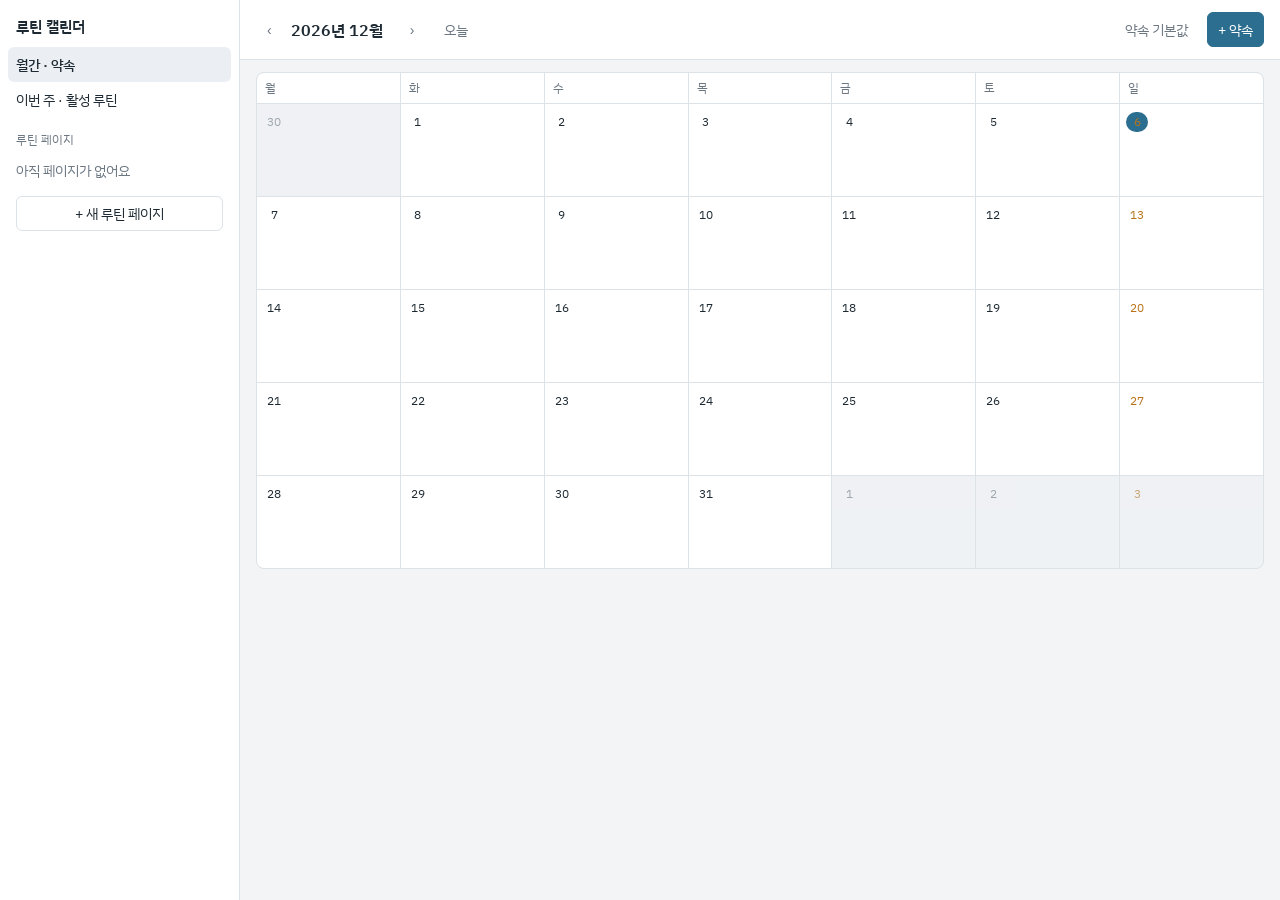
==== index.html @ 95e6895b "prototype from claude" ====
<!DOCTYPE html>
<html lang="ko">
<head>
<meta charset="utf-8">
<meta name="viewport" content="width=device-width, initial-scale=1, viewport-fit=cover">
<title>루틴 캘린더</title>
<link rel="preconnect" href="https://fonts.googleapis.com">
<link href="https://fonts.googleapis.com/css2?family=IBM+Plex+Sans+KR:wght@400;500;600&display=swap" rel="stylesheet">
<style>
:root{
  --bg:#F2F4F6; --panel:#FFFFFF; --ink:#1E2A33; --muted:#6C7782; --line:#DDE2E7; --hover:#EBEFF3;
  --accent:#2B6E8F; --accent-ink:#FFFFFF; --warn:#B8741A; --warn-bg:#FBF1E0; --today:#E4EEF4;
  --p0:#2B6E8F; --p1:#5F7F3A; --p2:#8C4F9E; --p3:#B0562F; --p4:#3D7C74; --p5:#7A6A2F;
  box-sizing:border-box; padding-top:env(safe-area-inset-top,0px); padding-bottom:env(safe-area-inset-bottom,0px);
}
@media (prefers-color-scheme: dark){ :root:not([data-theme="light"]){
  --bg:#171B1F; --panel:#20262C; --ink:#E6EAEE; --muted:#93A0AC; --line:#323A42; --hover:#2A323A;
  --accent:#5FA3C4; --accent-ink:#0F1A20; --warn:#E0A44A; --warn-bg:#3A2E18; --today:#243642;
  --p0:#5FA3C4; --p1:#9BBF6A; --p2:#C48AD6; --p3:#E08A63; --p4:#6FB8AE; --p5:#C4AE5C;
}}
:root[data-theme="dark"]{
  --bg:#171B1F; --panel:#20262C; --ink:#E6EAEE; --muted:#93A0AC; --line:#323A42; --hover:#2A323A;
  --accent:#5FA3C4; --accent-ink:#0F1A20; --warn:#E0A44A; --warn-bg:#3A2E18; --today:#243642;
  --p0:#5FA3C4; --p1:#9BBF6A; --p2:#C48AD6; --p3:#E08A63; --p4:#6FB8AE; --p5:#C4AE5C;
}
html{scroll-padding-top:env(safe-area-inset-top,0px);height:100%}
*{box-sizing:border-box}
body{margin:0;height:100%;background:var(--bg);color:var(--ink);font:14px/1.5 "IBM Plex Sans KR",-apple-system,"Apple SD Gothic Neo","Malgun Gothic",sans-serif}
button,input,select{font:inherit;color:inherit}
button{cursor:pointer;border:1px solid var(--line);background:var(--panel);border-radius:6px;padding:6px 10px}
button:hover{background:var(--hover)}
button.primary{background:var(--accent);color:var(--accent-ink);border-color:var(--accent)}
button.primary:hover{filter:brightness(1.08);background:var(--accent)}
button.quiet{border-color:transparent;background:transparent;color:var(--muted)}
button.quiet:hover{background:var(--hover);color:var(--ink)}
input,select{border:1px solid var(--line);background:var(--panel);border-radius:6px;padding:6px 8px}
input:focus,select:focus,button:focus-visible{outline:2px solid var(--accent);outline-offset:1px}

.app{display:flex;height:100%;min-height:0}
.side{width:240px;flex:none;border-right:1px solid var(--line);background:var(--panel);display:flex;flex-direction:column;overflow:auto}
.side h1{font-size:15px;font-weight:600;margin:0;padding:16px 16px 8px}
.nav{list-style:none;margin:0;padding:0 8px}
.nav li{display:flex;align-items:center;gap:8px;padding:7px 8px;border-radius:6px;cursor:pointer}
.nav li:hover{background:var(--hover)}
.nav li.sel{background:var(--hover);font-weight:500}
.nav li .dot{width:10px;height:10px;border-radius:50%;flex:none;opacity:.35}
.nav li.on .dot{opacity:1}
.nav li .nm{flex:1;min-width:0;overflow:hidden;text-overflow:ellipsis;white-space:nowrap}
.nav li .sw{flex:none;width:30px;height:16px;border-radius:8px;background:var(--line);position:relative;transition:background .15s}
.nav li.on .sw{background:var(--accent)}
.nav li .sw::after{content:"";position:absolute;top:2px;left:2px;width:12px;height:12px;border-radius:50%;background:var(--panel);transition:left .15s}
.nav li.on .sw::after{left:16px}
.side .sec{padding:14px 16px 4px;color:var(--muted);font-size:12px}
.side .add{margin:8px 16px 16px}
.main{flex:1;min-width:0;display:flex;flex-direction:column;overflow:hidden}
.bar{display:flex;align-items:center;gap:8px;padding:12px 16px;border-bottom:1px solid var(--line);background:var(--panel)}
.bar h2{font-size:16px;font-weight:600;margin:0 8px 0 0}
.bar .sp{flex:1}
.body{flex:1;min-height:0;overflow:auto;padding:12px 16px 16px}

/* month */
.mgrid{display:grid;grid-template-columns:repeat(7,1fr);gap:1px;background:var(--line);border:1px solid var(--line);border-radius:8px;overflow:hidden;min-width:560px}
.mgrid .hd{background:var(--panel);padding:6px 8px;color:var(--muted);font-size:12px}
.mgrid .day{background:var(--panel);min-height:92px;padding:6px 6px 8px;cursor:pointer;position:relative}
.mgrid .day:hover{background:var(--hover)}
.mgrid .day.out{color:var(--muted);opacity:.55}
.mgrid .day.today .n{background:var(--accent);color:var(--accent-ink)}
.mgrid .day .n{display:inline-block;min-width:22px;text-align:center;border-radius:11px;font-size:12px;padding:1px 4px;margin-bottom:3px}
.mgrid .day.sun .n{color:var(--warn)}
.ev{font-size:12px;padding:1px 6px;border-radius:4px;background:var(--today);white-space:nowrap;overflow:hidden;text-overflow:ellipsis;margin-top:2px;cursor:pointer;display:flex;gap:4px;align-items:center}
.ev:hover{filter:brightness(.96)}
.ev .cf{width:6px;height:6px;border-radius:50%;background:var(--warn);flex:none}
.ev .t{color:var(--muted);flex:none}
.ev .ti{overflow:hidden;text-overflow:ellipsis}

/* week */
.wwrap{overflow:auto}
.wgrid{display:grid;grid-template-columns:48px repeat(7,1fr);min-width:720px;border:1px solid var(--line);border-radius:8px;overflow:hidden;background:var(--panel)}
.wgrid .whd{padding:6px 4px;text-align:center;color:var(--muted);font-size:12px;border-bottom:1px solid var(--line);border-left:1px solid var(--line)}
.wgrid .whd:first-child{border-left:0}
.wgrid .whd.today{color:var(--ink);font-weight:600}
.wgrid .tcol{position:relative;border-left:1px solid var(--line)}
.wgrid .tcol.first{border-left:0}
.hrline{position:absolute;left:0;right:0;border-top:1px solid var(--line);opacity:.6}
.hrlab{position:absolute;right:6px;transform:translateY(-8px);font-size:11px;color:var(--muted)}
.blk{position:absolute;left:3px;right:3px;border-radius:4px;padding:2px 5px;font-size:11px;line-height:1.25;overflow:hidden;color:#fff;opacity:.92}
.blk .l{font-weight:500;white-space:nowrap;overflow:hidden;text-overflow:ellipsis}
.blk.evb{background:transparent;color:var(--ink);border:1.5px solid var(--ink);opacity:1;left:auto;width:calc(100% - 6px);z-index:2;background:var(--panel)}
.blk.evb.cf{border-color:var(--warn);color:var(--warn)}
.legend{display:flex;flex-wrap:wrap;gap:12px;margin:0 0 10px;font-size:12px;color:var(--muted)}
.legend span{display:inline-flex;align-items:center;gap:6px}
.legend i{width:10px;height:10px;border-radius:3px;display:inline-block}

/* edit grid (drag to paint) */
.egwrap{overflow:auto;margin-bottom:14px}
.egrid{position:relative;display:grid;grid-template-columns:44px repeat(7,1fr);min-width:640px;border:1px solid var(--line);border-radius:8px;overflow:hidden;background:var(--panel);user-select:none;-webkit-user-select:none}
.egrid .whd{padding:6px 4px;text-align:center;color:var(--muted);font-size:12px;border-bottom:1px solid var(--line);border-left:1px solid var(--line)}
.egrid .whd:first-child{border-left:0}
.egrid .tcol{position:relative;border-left:1px solid var(--line);touch-action:none;cursor:crosshair}
.egrid .tcol.first{border-left:0;cursor:default}
.egrid .hrline.half{border-top-style:dashed;opacity:.3}
.egrid .blk{cursor:pointer}
.egrid .blk.other{opacity:.22;pointer-events:none;color:var(--ink)}
.egrid .blk.ghost{opacity:.55;pointer-events:none;border:1.5px dashed #fff}
.egrid .blk.editing{outline:2px solid var(--ink);outline-offset:1px;z-index:3}
.lbled{position:absolute;z-index:5;display:flex;gap:4px;align-items:center;background:var(--panel);border:1px solid var(--line);border-radius:6px;padding:4px;box-shadow:0 6px 18px rgba(0,0,0,.18);width:190px}
.lbled input{flex:1;min-width:0;padding:4px 6px}
.lbled button{padding:3px 6px;font-size:12px}
.pedit .sub{color:var(--muted);font-size:12px;margin:0 0 6px}

/* page editor */
.pedit{max-width:760px}
.pedit .row{display:flex;gap:8px;align-items:center;margin-bottom:6px;flex-wrap:wrap}
.pedit .row input[type=text]{flex:1;min-width:120px}
.pedit table{width:100%;border-collapse:collapse;margin-top:8px}
.pedit th{text-align:left;color:var(--muted);font-weight:500;font-size:12px;padding:4px 6px;border-bottom:1px solid var(--line)}
.pedit td{padding:4px 6px;border-bottom:1px solid var(--line)}
.pedit td input,.pedit td select{width:100%}
.pedit td.w1{width:88px}.pedit td.w2{width:110px}.pedit td.w3{width:44px}
.swatches{display:flex;gap:6px}
.swatches button{width:22px;height:22px;border-radius:50%;padding:0;border:2px solid transparent}
.swatches button.sel{border-color:var(--ink)}
.hint{color:var(--muted);font-size:12px;margin:6px 0 0}
.empty{color:var(--muted);padding:32px 0;text-align:center}
.danger{color:var(--warn)}

/* modal */
.ov{position:fixed;inset:0;background:rgba(0,0,0,.35);display:flex;align-items:center;justify-content:center;padding:16px;z-index:10}
.md{background:var(--panel);border:1px solid var(--line);border-radius:10px;width:100%;max-width:440px;padding:18px;box-shadow:0 12px 32px rgba(0,0,0,.2)}
.md h3{margin:0 0 12px;font-size:15px;font-weight:600}
.md .f{display:grid;grid-template-columns:1fr 1fr;gap:8px 10px;margin-bottom:8px}
.md .f label{display:flex;flex-direction:column;gap:3px;font-size:12px;color:var(--muted)}
.md .f label.full{grid-column:1/-1}
.md .f input{width:100%}
.md .acts{display:flex;gap:8px;justify-content:flex-end;margin-top:12px}
.md .acts .sp{flex:1}
.cfbox{background:var(--warn-bg);border:1px solid var(--warn);border-radius:6px;padding:8px 10px;font-size:12px;margin-top:6px}
.cfbox ul{margin:4px 0 0;padding-left:18px}
.toast{position:fixed;left:50%;bottom:calc(20px + env(safe-area-inset-bottom,0px));transform:translateX(-50%);background:var(--ink);color:var(--bg);padding:10px 14px;border-radius:8px;font-size:13px;max-width:min(520px,90vw);z-index:20;box-shadow:0 8px 24px rgba(0,0,0,.25)}
.toast ul{margin:4px 0 0;padding-left:18px}

@media (max-width:720px){
  .app{flex-direction:column}
  .side{width:auto;max-height:42vh;border-right:0;border-bottom:1px solid var(--line)}
  .mgrid{min-width:0}.mgrid .day{min-height:64px}
}
@media (prefers-reduced-motion:reduce){*{transition:none!important}}
</style>
</head>
<body>
<div class="app" id="app"></div>
<script>
(function(){
'use strict';
const KEY='routine-cal-v1';
const DAYS=['월','화','수','목','금','토','일'];
const PCOL=['var(--p0)','var(--p1)','var(--p2)','var(--p3)','var(--p4)','var(--p5)'];
const uid=()=>Math.random().toString(36).slice(2,9);
const pad=n=>String(n).padStart(2,'0');
const toMin=t=>{const [h,m]=t.split(':').map(Number);return h*60+m};
const fromMin=m=>pad(Math.floor(m/60))+':'+pad(m%60);
const ymd=d=>d.getFullYear()+'-'+pad(d.getMonth()+1)+'-'+pad(d.getDate());
const parse=s=>{const [y,m,d]=s.split('-').map(Number);return new Date(y,m-1,d)};
const wd=d=>(d.getDay()+6)%7; // 0=Mon
const overlap=(a1,a2,b1,b2)=>a1<b2&&b1<a2;
const esc=s=>String(s).replace(/[&<>"]/g,c=>({'&':'&amp;','<':'&lt;','>':'&gt;','"':'&quot;'}[c]));

let S=load();
function load(){
  try{const raw=localStorage.getItem(KEY);if(raw){const s=JSON.parse(raw);if(s&&s.pages&&s.events)return s;}}catch(e){}
  return {pages:[],events:[],settings:{defaultStart:'10:00',defaultDur:60}};
}
function save(){try{localStorage.setItem(KEY,JSON.stringify(S))}catch(e){}}

const today=ymd(new Date());
let view={type:'month',ym:today.slice(0,7),pageId:null,weekStart:mondayOf(new Date())};
function mondayOf(d){const x=new Date(d);x.setDate(x.getDate()-wd(x));x.setHours(0,0,0,0);return x}

/* ---------- conflict logic ---------- */
function activeItems(exceptPageId){
  const out=[];
  for(const p of S.pages){ if(!p.active||p.id===exceptPageId)continue; for(const it of p.items){ if(it.start&&it.end)out.push({...it,page:p}); } }
  return out;
}
function eventConflicts(ev){
  const res=[];const items=activeItems();
  let d=parse(ev.startDate),end=parse(ev.endDate);
  if(end<d)end=d;
  const s=toMin(ev.startTime),e=toMin(ev.endTime);
  for(;d<=end;d.setDate(d.getDate()+1)){
    const w=wd(d);
    for(const it of items){
      if(it.day!==w)continue;
      if(overlap(s,e,toMin(it.start),toMin(it.end))) res.push({date:ymd(d),item:it});
    }
  }
  return res;
}
function pageConflicts(page){
  const res=[];const others=activeItems(page.id);
  for(const a of page.items){ if(!a.start||!a.end)continue;
    for(const b of others){ if(a.day!==b.day)continue;
      if(overlap(toMin(a.start),toMin(a.end),toMin(b.start),toMin(b.end))) res.push({a,b});
    }
  }
  return res;
}

/* ---------- render ---------- */
const app=document.getElementById('app');
function render(){
  app.innerHTML='';
  app.appendChild(renderSide());
  app.appendChild(renderMain());
}
function h(tag,attrs,children){
  const el=document.createElement(tag);
  if(attrs)for(const k in attrs){ if(k==='class')el.className=attrs[k]; else if(k==='style')el.style.cssText=attrs[k]; else if(k.startsWith('on'))el.addEventListener(k.slice(2),attrs[k]); else if(k==='html')el.innerHTML=attrs[k]; else el.setAttribute(k,attrs[k]); }
  (children||[]).forEach(c=>{ if(c==null)return; el.appendChild(typeof c==='string'?document.createTextNode(c):c) });
  return el;
}

function renderSide(){
  const side=h('div',{class:'side'});
  side.appendChild(h('h1',null,['루틴 캘린더']));
  const nav=h('ul',{class:'nav'});
  nav.appendChild(h('li',{class:view.type==='month'?'sel':'',onclick:()=>{view.type='month';render()}},[h('span',{class:'nm'},['월간 · 약속'])]));
  nav.appendChild(h('li',{class:view.type==='week'?'sel':'',onclick:()=>{view.type='week';view.weekStart=mondayOf(new Date());render()}},[h('span',{class:'nm'},['이번 주 · 활성 루틴'])]));
  side.appendChild(nav);
  side.appendChild(h('div',{class:'sec'},['루틴 페이지']));
  const pl=h('ul',{class:'nav'});
  if(!S.pages.length) pl.appendChild(h('li',{style:'color:var(--muted);cursor:default'},['아직 페이지가 없어요']));
  S.pages.forEach((p,i)=>{
    const li=h('li',{class:(p.active?'on ':'')+(view.type==='page'&&view.pageId===p.id?'sel':''),onclick:()=>{view.type='page';view.pageId=p.id;render()}},[
      h('span',{class:'dot',style:'background:'+PCOL[p.color%PCOL.length]}),
      h('span',{class:'nm'},[p.name||'(이름 없음)']),
      h('span',{class:'sw',title:p.active?'활성 — 클릭하면 끔':'비활성 — 클릭하면 켬',onclick:(e)=>{e.stopPropagation();togglePage(p)}})
    ]);
    pl.appendChild(li);
  });
  side.appendChild(pl);
  side.appendChild(h('button',{class:'add',onclick:addPage},['+ 새 루틴 페이지']));
  return side;
}
function togglePage(p){
  if(!p.active){
    const cf=pageConflicts(p);
    p.active=true;save();
    if(cf.length){
      const seen=new Set();const lines=[];
      for(const {a,b} of cf){const k=a.id+b.id;if(seen.has(k))continue;seen.add(k);
        lines.push(`${DAYS[a.day]} ${a.start}–${a.end} ${a.label||''} ↔ ${b.page.name}의 ${b.start}–${b.end} ${b.label||''}`)}
      toast(`「${p.name}」을 켰어요. 다른 활성 페이지와 겹치는 시간이 ${lines.length}개 있어요 — 둘 다 그대로 둡니다.`,lines);
    }
  } else { p.active=false;save(); }
  render();
}
function addPage(){
  const p={id:uid(),name:'새 페이지',color:S.pages.length%PCOL.length,active:false,items:[]};
  S.pages.push(p);save();view.type='page';view.pageId=p.id;render();
}

function renderMain(){
  const main=h('div',{class:'main'});
  if(view.type==='month')renderMonth(main);
  else if(view.type==='week')renderWeek(main);
  else renderPage(main);
  return main;
}

/* month */
function renderMonth(main){
  const [y,m]=view.ym.split('-').map(Number);
  const bar=h('div',{class:'bar'},[
    h('button',{class:'quiet',onclick:()=>{shiftMonth(-1)}},['‹']),
    h('h2',null,[`${y}년 ${m}월`]),
    h('button',{class:'quiet',onclick:()=>{shiftMonth(1)}},['›']),
    h('button',{class:'quiet',onclick:()=>{view.ym=today.slice(0,7);render()}},['오늘']),
    h('span',{class:'sp'}),
    h('button',{class:'quiet',onclick:openSettings},['약속 기본값']),
    h('button',{class:'primary',onclick:()=>openEvent(null,today)},['+ 약속'])
  ]);
  main.appendChild(bar);
  const body=h('div',{class:'body'});
  const grid=h('div',{class:'mgrid'});
  DAYS.forEach(d=>grid.appendChild(h('div',{class:'hd'},[d])));
  const first=new Date(y,m-1,1);const off=wd(first);
  const start=new Date(y,m-1,1-off);
  const evByDate=indexEvents();
  for(let i=0;i<42;i++){
    const d=new Date(start);d.setDate(start.getDate()+i);
    const key=ymd(d);const out=d.getMonth()!==m-1;
    if(i===35&&out)break;
    const cell=h('div',{class:'day'+(out?' out':'')+(key===today?' today':'')+(wd(d)===6?' sun':''),onclick:()=>openEvent(null,key)},[h('span',{class:'n'},[String(d.getDate())])]);
    (evByDate[key]||[]).forEach(ev=>{
      const cf=eventConflicts(ev).some(c=>c.date===key);
      cell.appendChild(h('div',{class:'ev',title:ev.title,onclick:(e)=>{e.stopPropagation();openEvent(ev)}},[
        cf?h('span',{class:'cf',title:'활성 루틴과 겹침'}):null,
        h('span',{class:'t'},[ev.startTime]),h('span',{class:'ti'},[ev.title||'(제목 없음)'])
      ]));
    });
    grid.appendChild(cell);
  }
  body.appendChild(grid);
  main.appendChild(body);
}
function shiftMonth(n){const [y,m]=view.ym.split('-').map(Number);const d=new Date(y,m-1+n,1);view.ym=d.getFullYear()+'-'+pad(d.getMonth()+1);render()}
function indexEvents(){
  const idx={};
  for(const ev of S.events){ let d=parse(ev.startDate),e=parse(ev.endDate);if(e<d)e=d;
    for(;d<=e;d.setDate(d.getDate()+1)){(idx[ymd(d)]=idx[ymd(d)]||[]).push(ev)} }
  for(const k in idx)idx[k].sort((a,b)=>a.startTime.localeCompare(b.startTime));
  return idx;
}

/* week */
function renderWeek(main){
  const ws=view.weekStart;const we=new Date(ws);we.setDate(ws.getDate()+6);
  const bar=h('div',{class:'bar'},[
    h('button',{class:'quiet',onclick:()=>{view.weekStart.setDate(view.weekStart.getDate()-7);render()}},['‹']),
    h('h2',null,[`${ws.getMonth()+1}월 ${ws.getDate()}일 – ${we.getMonth()+1}월 ${we.getDate()}일`]),
    h('button',{class:'quiet',onclick:()=>{view.weekStart.setDate(view.weekStart.getDate()+7);render()}},['›']),
    h('button',{class:'quiet',onclick:()=>{view.weekStart=mondayOf(new Date());render()}},['이번 주']),
  ]);
  main.appendChild(bar);
  const body=h('div',{class:'body'});
  const act=S.pages.filter(p=>p.active);
  if(!act.length){body.appendChild(h('div',{class:'empty'},['활성화된 루틴 페이지가 없어요. 왼쪽 목록에서 스위치를 켜면 여기 표시됩니다.']));main.appendChild(body);return}
  const lg=h('div',{class:'legend'});
  act.forEach(p=>lg.appendChild(h('span',null,[h('i',{style:'background:'+PCOL[p.color%PCOL.length]}),p.name])));
  lg.appendChild(h('span',null,[h('i',{style:'border:1.5px solid var(--ink);background:transparent'}),'약속']));
  body.appendChild(lg);
  const H0=6,H1=24,PX=44;const height=(H1-H0)*PX;
  const wrap=h('div',{class:'wwrap'});
  const grid=h('div',{class:'wgrid'});
  grid.appendChild(h('div',{class:'whd'},['']));
  const dates=[];for(let i=0;i<7;i++){const d=new Date(ws);d.setDate(ws.getDate()+i);dates.push(d);grid.appendChild(h('div',{class:'whd'+(ymd(d)===today?' today':'')},[`${DAYS[i]} ${d.getDate()}`]))}
  const tc=h('div',{class:'tcol first',style:'height:'+height+'px'});
  for(let hr=H0;hr<=H1;hr++){const top=(hr-H0)*PX;tc.appendChild(h('div',{class:'hrline',style:'top:'+top+'px'}));if(hr<H1)tc.appendChild(h('div',{class:'hrlab',style:'top:'+top+'px'},[pad(hr)+':00']))}
  grid.appendChild(tc);
  const evIdx=indexEvents();
  dates.forEach((d,i)=>{
    const col=h('div',{class:'tcol',style:'height:'+height+'px'});
    for(let hr=H0;hr<=H1;hr++)col.appendChild(h('div',{class:'hrline',style:'top:'+((hr-H0)*PX)+'px'}));
    act.forEach(p=>p.items.filter(it=>it.day===i&&it.start&&it.end).forEach(it=>{
      const s=Math.max(toMin(it.start),H0*60),e=Math.min(toMin(it.end),H1*60);if(e<=s)return;
      col.appendChild(h('div',{class:'blk',style:`top:${(s-H0*60)/60*PX}px;height:${(e-s)/60*PX-2}px;background:${PCOL[p.color%PCOL.length]}`,title:`${p.name} · ${it.start}–${it.end} ${it.label||''}`},[h('div',{class:'l'},[it.label||p.name])]));
    }));
    (evIdx[ymd(d)]||[]).forEach(ev=>{
      const s=Math.max(toMin(ev.startTime),H0*60),e=Math.min(toMin(ev.endTime),H1*60);if(e<=s)return;
      const cf=eventConflicts(ev).some(c=>c.date===ymd(d));
      col.appendChild(h('div',{class:'blk evb'+(cf?' cf':''),style:`top:${(s-H0*60)/60*PX}px;height:${(e-s)/60*PX-2}px`,title:ev.title,onclick:()=>openEvent(ev)},[h('div',{class:'l'},[ev.title||'(제목 없음)'])]));
    });
    grid.appendChild(col);
  });
  wrap.appendChild(grid);body.appendChild(wrap);main.appendChild(body);
}

/* page editor */
function renderPage(main){
  const p=S.pages.find(x=>x.id===view.pageId);
  if(!p){view.type='month';renderMonth(main);return}
  const bar=h('div',{class:'bar'},[
    h('h2',null,['루틴 페이지']),
    h('span',{class:'sp'}),
    h('button',{class:p.active?'':'primary',onclick:()=>togglePage(p)},[p.active?'비활성화':'활성화']),
    h('button',{class:'quiet danger',onclick:()=>{if(confirm(`「${p.name}」 페이지를 삭제할까요?`)){S.pages=S.pages.filter(x=>x!==p);save();view.type='month';render()}}},['삭제'])
  ]);
  main.appendChild(bar);
  const body=h('div',{class:'body'});const ed=h('div',{class:'pedit'});
  const sw=h('div',{class:'swatches'});
  PCOL.forEach((c,i)=>sw.appendChild(h('button',{class:i===p.color?'sel':'',style:'background:'+c,title:'색',onclick:()=>{p.color=i;save();render()}})));
  ed.appendChild(h('div',{class:'row'},[
    h('input',{type:'text',value:p.name,placeholder:'페이지 이름 (예: 학교 시간표, 운동)',oninput:(e)=>{p.name=e.target.value;save();document.querySelectorAll('.side .nav li .nm').forEach(()=>{});},onchange:()=>render()}),
    sw
  ]));
  ed.appendChild(h('p',{class:'sub',style:'margin-top:12px'},['빈 칸을 드래그하면 루틴이 생겨요 (30분 단위). 블록을 클릭하면 이름 수정·삭제. 흐린 블록은 다른 활성 페이지의 루틴.']));
  ed.appendChild(renderEditGrid(p));
  ed.appendChild(h('p',{class:'sub'},['목록에서 시간을 정확히 고칠 수 있어요.']));
  const tbl=h('table');
  tbl.appendChild(h('tr',null,[h('th',null,['요일']),h('th',null,['시작']),h('th',null,['끝']),h('th',null,['이름']),h('th',null,[''])]));
  const sorted=[...p.items].sort((a,b)=>a.day-b.day||(a.start||'').localeCompare(b.start||''));
  sorted.forEach(it=>{
    const tr=h('tr');
    const sel=h('select',{onchange:(e)=>{it.day=Number(e.target.value);save()}});
    DAYS.forEach((d,i)=>sel.appendChild(h('option',{value:i,...(i===it.day?{selected:''}:{})},[d])));
    tr.appendChild(h('td',{class:'w1'},[sel]));
    tr.appendChild(h('td',{class:'w2'},[h('input',{type:'time',value:it.start,onchange:(e)=>{it.start=e.target.value;save()}})]));
    tr.appendChild(h('td',{class:'w2'},[h('input',{type:'time',value:it.end,onchange:(e)=>{it.end=e.target.value;save()}})]));
    tr.appendChild(h('td',null,[h('input',{type:'text',value:it.label||'',placeholder:'예: 알고리즘 수업',oninput:(e)=>{it.label=e.target.value;save()}})]));
    tr.appendChild(h('td',{class:'w3'},[h('button',{class:'quiet',title:'삭제',onclick:()=>{p.items=p.items.filter(x=>x!==it);save();render()}},['✕'])]));
    tbl.appendChild(tr);
  });
  ed.appendChild(tbl);
  if(!p.items.length)ed.appendChild(h('p',{class:'hint'},['아직 루틴이 없어요. 아래에서 추가하세요.']));
  ed.appendChild(h('div',{class:'row',style:'margin-top:10px'},[
    h('button',{onclick:()=>{const last=sorted[sorted.length-1];p.items.push({id:uid(),day:last?last.day:0,start:last?last.end:'09:00',end:last?fromMin(Math.min(toMin(last.end)+60,1439)):'10:00',label:''});save();render()}},['+ 루틴 추가']),
    h('button',{onclick:()=>{const src=sorted.filter(x=>x.day===0);if(!src.length){toast('복사할 월요일 루틴이 없어요');return}for(let d=1;d<5;d++)src.forEach(x=>p.items.push({...x,id:uid(),day:d}));save();render()}},['월요일을 평일에 복사']),
  ]));
  ed.appendChild(h('p',{class:'hint'},['표시 순서는 요일·시작 시간 순으로 자동 정렬돼요. 이 페이지가 켜져 있을 때만 약속과의 겹침을 검사합니다.']));
  body.appendChild(ed);main.appendChild(body);
}

/* edit grid: drag to paint routines */
let pendingEdit=null; // {itemId,isNew} — opened after render
function renderEditGrid(p){
  const H0=6,H1=24,PX=40,SLOT=30;const SPX=PX*SLOT/60;const height=(H1-H0)*PX;const nslots=(H1-H0)*60/SLOT;
  const wrap=h('div',{class:'egwrap'});const grid=h('div',{class:'egrid'});
  grid.appendChild(h('div',{class:'whd'},['']));
  DAYS.forEach(d=>grid.appendChild(h('div',{class:'whd'},[d])));
  const tc=h('div',{class:'tcol first',style:'height:'+height+'px'});
  for(let hr=H0;hr<=H1;hr++){const top=(hr-H0)*PX;tc.appendChild(h('div',{class:'hrline',style:'top:'+top+'px'}));if(hr<H1)tc.appendChild(h('div',{class:'hrlab',style:'top:'+top+'px'},[pad(hr)+':00']))}
  grid.appendChild(tc);
  const col=PCOL[p.color%PCOL.length];
  const others=activeItems(p.id);
  for(let day=0;day<7;day++){
    const c=h('div',{class:'tcol',style:'height:'+height+'px','data-day':day});
    for(let hr=H0;hr<=H1;hr++){c.appendChild(h('div',{class:'hrline',style:'top:'+((hr-H0)*PX)+'px'}));if(hr<H1)c.appendChild(h('div',{class:'hrline half',style:'top:'+((hr-H0)*PX+PX/2)+'px'}))}
    others.filter(it=>it.day===day).forEach(it=>{
      const s=Math.max(toMin(it.start),H0*60),e=Math.min(toMin(it.end),H1*60);if(e<=s)return;
      c.appendChild(h('div',{class:'blk other',style:`top:${(s-H0*60)/60*PX}px;height:${(e-s)/60*PX-2}px;background:${PCOL[it.page.color%PCOL.length]}`},[h('div',{class:'l'},[it.page.name])]));
    });
    p.items.filter(it=>it.day===day&&it.start&&it.end).forEach(it=>{
      const s=Math.max(toMin(it.start),H0*60),e=Math.min(toMin(it.end),H1*60);if(e<=s)return;
      c.appendChild(h('div',{class:'blk','data-id':it.id,style:`top:${(s-H0*60)/60*PX}px;height:${(e-s)/60*PX-2}px;background:${col}`,title:`${it.start}–${it.end} ${it.label||''}`,onpointerdown:(ev)=>{ev.stopPropagation()},onclick:(ev)=>{ev.stopPropagation();openLabelEditor(p,it,false,grid)}},[h('div',{class:'l'},[it.label||'(이름 없음)'])]));
    });
    // drag to create
    let drag=null,ghost=null;
    const slotAt=(ev)=>{const r=c.getBoundingClientRect();const y=ev.clientY-r.top;return Math.min(nslots-1,Math.max(0,Math.floor(y/SPX)))};
    c.addEventListener('pointerdown',ev=>{
      if(ev.button!==0&&ev.pointerType==='mouse')return;
      closeLabelEditor();
      drag={s:slotAt(ev),e:slotAt(ev)};c.setPointerCapture(ev.pointerId);
      ghost=h('div',{class:'blk ghost',style:'background:'+col});c.appendChild(ghost);paint();
    });
    c.addEventListener('pointermove',ev=>{if(!drag)return;drag.e=slotAt(ev);paint()});
    const finish=(ev)=>{
      if(!drag)return;const a=Math.min(drag.s,drag.e),b=Math.max(drag.s,drag.e)+1;drag=null;ghost&&ghost.remove();ghost=null;
      const start=fromMin(H0*60+a*SLOT),end=fromMin(H0*60+b*SLOT);
      const it={id:uid(),day,start,end,label:''};p.items.push(it);save();
      pendingEdit={itemId:it.id,isNew:true};render();
    };
    c.addEventListener('pointerup',finish);c.addEventListener('pointercancel',()=>{drag=null;ghost&&ghost.remove();ghost=null});
    function paint(){const a=Math.min(drag.s,drag.e),b=Math.max(drag.s,drag.e)+1;ghost.style.top=(a*SPX)+'px';ghost.style.height=((b-a)*SPX-2)+'px';ghost.innerHTML='<div class="l">'+fromMin(H0*60+a*SLOT)+'–'+fromMin(H0*60+b*SLOT)+'</div>'}
    grid.appendChild(c);
  }
  wrap.appendChild(grid);
  if(pendingEdit){const pe=pendingEdit;pendingEdit=null;const it=p.items.find(x=>x.id===pe.itemId);if(it)setTimeout(()=>openLabelEditor(p,it,pe.isNew,grid),0)}
  return wrap;
}
let lblEd=null;
function closeLabelEditor(){if(lblEd){lblEd.el.remove();lblEd.blk&&lblEd.blk.classList.remove('editing');lblEd=null}}
function openLabelEditor(p,it,isNew,grid){
  closeLabelEditor();
  const blk=grid.querySelector(`.blk[data-id="${it.id}"]`);if(!blk)return;
  const colEl=blk.parentElement;
  blk.classList.add('editing');
  const inp=h('input',{type:'text',value:it.label||'',placeholder:'이름 (Enter 확정, Esc 취소)'});
  const done=()=>{it.label=inp.value.trim();save();closeLabelEditor();render()};
  const cancel=()=>{if(isNew&&!inp.value.trim()){p.items=p.items.filter(x=>x!==it);save()}closeLabelEditor();render()};
  const del=()=>{p.items=p.items.filter(x=>x!==it);save();closeLabelEditor();render()};
  inp.addEventListener('keydown',e=>{if(e.key==='Enter'){e.preventDefault();done()}else if(e.key==='Escape'){e.preventDefault();cancel()}});
  inp.addEventListener('blur',()=>{setTimeout(()=>{if(lblEd&&lblEd.inp===inp&&!lblEd.el.contains(document.activeElement)){isNew&&!inp.value.trim()?cancel():done()}},80)});
  const el=h('div',{class:'lbled',onpointerdown:e=>e.stopPropagation(),onclick:e=>e.stopPropagation()},[inp,h('button',{class:'quiet',title:'삭제',onmousedown:e=>e.preventDefault(),onclick:del},['✕'])]);
  // position: below block, keep inside grid horizontally
  const top=colEl.offsetTop+blk.offsetTop+blk.offsetHeight+4;
  const colRight=colEl.offsetLeft+colEl.offsetWidth;const gridW=grid.scrollWidth;
  let left=colEl.offsetLeft;if(left+190>gridW)left=Math.max(0,gridW-194);
  el.style.top=top+'px';el.style.left=left+'px';
  grid.appendChild(el);
  lblEd={el,inp,blk};
  inp.focus();inp.select();
}

/* event modal */
function openEvent(ev,dateKey){
  const isNew=!ev;
  const st=S.settings;
  const draft=ev?{...ev}:{id:uid(),title:'',startDate:dateKey||today,endDate:dateKey||today,startTime:st.defaultStart,endTime:fromMin(Math.min(toMin(st.defaultStart)+st.defaultDur,1439))};
  const ov=h('div',{class:'ov',onclick:(e)=>{if(e.target===ov)close()}});
  const cfBox=h('div');
  function refreshCf(){
    cfBox.innerHTML='';
    if(!draft.startDate||!draft.endDate||!draft.startTime||!draft.endTime)return;
    const cf=eventConflicts(draft);
    if(!cf.length)return;
    const ul=h('ul');
    cf.slice(0,8).forEach(c=>ul.appendChild(h('li',null,[`${c.date.slice(5).replace('-','/')} ${DAYS[wd(parse(c.date))]} · ${c.item.page.name} ${c.item.start}–${c.item.end} ${c.item.label||''}`])));
    if(cf.length>8)ul.appendChild(h('li',null,[`외 ${cf.length-8}개`]));
    cfBox.appendChild(h('div',{class:'cfbox'},[`활성 루틴과 ${cf.length}건 겹쳐요. 저장은 됩니다.`,ul]));
  }
  const inp=(k,type,extra)=>h('input',{type,value:draft[k],...(extra||{}),oninput:(e)=>{draft[k]=e.target.value;if(k==='startDate'&&draft.endDate<draft.startDate){draft.endDate=draft.startDate;edI.value=draft.endDate}refreshCf()}});
  const edI=inp('endDate','date');
  const form=h('div',{class:'f'},[
    h('label',{class:'full'},['제목',inp('title','text',{placeholder:'무슨 약속?',autofocus:''})]),
    h('label',null,['시작일',inp('startDate','date')]),
    h('label',null,['종료일',edI]),
    h('label',null,['시작 시간',inp('startTime','time')]),
    h('label',null,['끝 시간',inp('endTime','time')]),
  ]);
  const md=h('div',{class:'md'},[
    h('h3',null,[isNew?'약속 추가':'약속 편집']),
    form,cfBox,
    h('div',{class:'acts'},[
      isNew?null:h('button',{class:'quiet danger',onclick:()=>{S.events=S.events.filter(x=>x.id!==ev.id);save();close();render()}},['삭제']),
      h('span',{class:'sp'}),
      h('button',{onclick:close},['취소']),
      h('button',{class:'primary',onclick:()=>{
        if(!draft.startDate||!draft.endDate||!draft.startTime||!draft.endTime){toast('날짜와 시간을 채워주세요');return}
        if(toMin(draft.endTime)<=toMin(draft.startTime)){toast('끝 시간이 시작 시간보다 늦어야 해요');return}
        if(isNew)S.events.push(draft);else Object.assign(ev,draft);
        save();close();render();
      }},[isNew?'추가':'저장'])
    ])
  ]);
  ov.appendChild(md);document.body.appendChild(ov);
  refreshCf();
  const onKey=(e)=>{if(e.key==='Escape')close()};document.addEventListener('keydown',onKey);
  function close(){ov.remove();document.removeEventListener('keydown',onKey)}
  setTimeout(()=>{const t=md.querySelector('input[type=text]');t&&t.focus()},0);
}
function openSettings(){
  const st=S.settings;const d={...st};
  const ov=h('div',{class:'ov',onclick:(e)=>{if(e.target===ov)ov.remove()}});
  const md=h('div',{class:'md'},[
    h('h3',null,['약속 기본값']),
    h('div',{class:'f'},[
      h('label',null,['기본 시작 시간',h('input',{type:'time',value:d.defaultStart,onchange:(e)=>d.defaultStart=e.target.value})]),
      h('label',null,['기본 길이(분)',h('input',{type:'number',min:'5',step:'5',value:d.defaultDur,onchange:(e)=>d.defaultDur=Math.max(5,Number(e.target.value)||60)})]),
    ]),
    h('p',{class:'hint'},['새 약속을 열 때 이 값으로 채워집니다. 날짜는 클릭한 날이 기본이에요.']),
    h('div',{class:'acts'},[h('span',{class:'sp'}),h('button',{onclick:()=>ov.remove()},['취소']),h('button',{class:'primary',onclick:()=>{S.settings=d;save();ov.remove();toast('기본값을 저장했어요')}},['저장'])])
  ]);
  ov.appendChild(md);document.body.appendChild(ov);
}

/* toast */
let toastEl=null,toastT=null;
function toast(msg,lines){
  if(toastEl)toastEl.remove();clearTimeout(toastT);
  toastEl=h('div',{class:'toast',onclick:()=>{toastEl.remove();toastEl=null}},[msg]);
  if(lines&&lines.length){const ul=h('ul');lines.slice(0,6).forEach(l=>ul.appendChild(h('li',null,[l])));if(lines.length>6)ul.appendChild(h('li',null,[`외 ${lines.length-6}개`]));toastEl.appendChild(ul)}
  document.body.appendChild(toastEl);
  toastT=setTimeout(()=>{toastEl&&toastEl.remove();toastEl=null},lines&&lines.length?9000:3000);
}

render();
})();
</script>
</body>
</html>
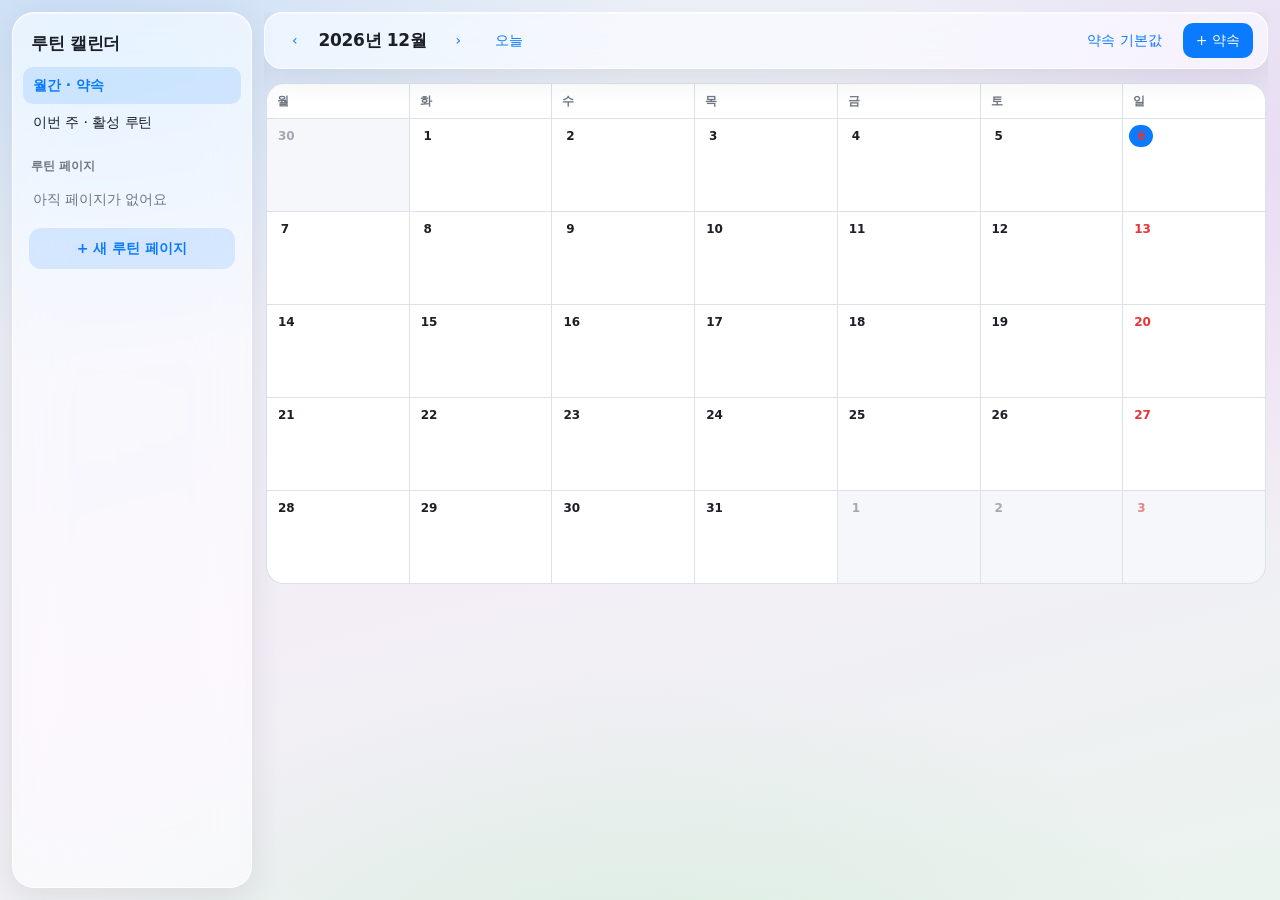
==== commit 8477755c: "Restyle UI in an iOS look: glass panels, gradient background, system font - styles.css rewritten aro" ====
--- a/index.html
+++ b/index.html
@@ -4,548 +4,13 @@
 <meta charset="utf-8">
 <meta name="viewport" content="width=device-width, initial-scale=1, viewport-fit=cover">
 <title>루틴 캘린더</title>
-<link rel="preconnect" href="https://fonts.googleapis.com">
-<link href="https://fonts.googleapis.com/css2?family=IBM+Plex+Sans+KR:wght@400;500;600&display=swap" rel="stylesheet">
-<style>
-:root{
-  --bg:#F2F4F6; --panel:#FFFFFF; --ink:#1E2A33; --muted:#6C7782; --line:#DDE2E7; --hover:#EBEFF3;
-  --accent:#2B6E8F; --accent-ink:#FFFFFF; --warn:#B8741A; --warn-bg:#FBF1E0; --today:#E4EEF4;
-  --p0:#2B6E8F; --p1:#5F7F3A; --p2:#8C4F9E; --p3:#B0562F; --p4:#3D7C74; --p5:#7A6A2F;
-  box-sizing:border-box; padding-top:env(safe-area-inset-top,0px); padding-bottom:env(safe-area-inset-bottom,0px);
-}
-@media (prefers-color-scheme: dark){ :root:not([data-theme="light"]){
-  --bg:#171B1F; --panel:#20262C; --ink:#E6EAEE; --muted:#93A0AC; --line:#323A42; --hover:#2A323A;
-  --accent:#5FA3C4; --accent-ink:#0F1A20; --warn:#E0A44A; --warn-bg:#3A2E18; --today:#243642;
-  --p0:#5FA3C4; --p1:#9BBF6A; --p2:#C48AD6; --p3:#E08A63; --p4:#6FB8AE; --p5:#C4AE5C;
-}}
-:root[data-theme="dark"]{
-  --bg:#171B1F; --panel:#20262C; --ink:#E6EAEE; --muted:#93A0AC; --line:#323A42; --hover:#2A323A;
-  --accent:#5FA3C4; --accent-ink:#0F1A20; --warn:#E0A44A; --warn-bg:#3A2E18; --today:#243642;
-  --p0:#5FA3C4; --p1:#9BBF6A; --p2:#C48AD6; --p3:#E08A63; --p4:#6FB8AE; --p5:#C4AE5C;
-}
-html{scroll-padding-top:env(safe-area-inset-top,0px);height:100%}
-*{box-sizing:border-box}
-body{margin:0;height:100%;background:var(--bg);color:var(--ink);font:14px/1.5 "IBM Plex Sans KR",-apple-system,"Apple SD Gothic Neo","Malgun Gothic",sans-serif}
-button,input,select{font:inherit;color:inherit}
-button{cursor:pointer;border:1px solid var(--line);background:var(--panel);border-radius:6px;padding:6px 10px}
-button:hover{background:var(--hover)}
-button.primary{background:var(--accent);color:var(--accent-ink);border-color:var(--accent)}
-button.primary:hover{filter:brightness(1.08);background:var(--accent)}
-button.quiet{border-color:transparent;background:transparent;color:var(--muted)}
-button.quiet:hover{background:var(--hover);color:var(--ink)}
-input,select{border:1px solid var(--line);background:var(--panel);border-radius:6px;padding:6px 8px}
-input:focus,select:focus,button:focus-visible{outline:2px solid var(--accent);outline-offset:1px}
-
-.app{display:flex;height:100%;min-height:0}
-.side{width:240px;flex:none;border-right:1px solid var(--line);background:var(--panel);display:flex;flex-direction:column;overflow:auto}
-.side h1{font-size:15px;font-weight:600;margin:0;padding:16px 16px 8px}
-.nav{list-style:none;margin:0;padding:0 8px}
-.nav li{display:flex;align-items:center;gap:8px;padding:7px 8px;border-radius:6px;cursor:pointer}
-.nav li:hover{background:var(--hover)}
-.nav li.sel{background:var(--hover);font-weight:500}
-.nav li .dot{width:10px;height:10px;border-radius:50%;flex:none;opacity:.35}
-.nav li.on .dot{opacity:1}
-.nav li .nm{flex:1;min-width:0;overflow:hidden;text-overflow:ellipsis;white-space:nowrap}
-.nav li .sw{flex:none;width:30px;height:16px;border-radius:8px;background:var(--line);position:relative;transition:background .15s}
-.nav li.on .sw{background:var(--accent)}
-.nav li .sw::after{content:"";position:absolute;top:2px;left:2px;width:12px;height:12px;border-radius:50%;background:var(--panel);transition:left .15s}
-.nav li.on .sw::after{left:16px}
-.side .sec{padding:14px 16px 4px;color:var(--muted);font-size:12px}
-.side .add{margin:8px 16px 16px}
-.main{flex:1;min-width:0;display:flex;flex-direction:column;overflow:hidden}
-.bar{display:flex;align-items:center;gap:8px;padding:12px 16px;border-bottom:1px solid var(--line);background:var(--panel)}
-.bar h2{font-size:16px;font-weight:600;margin:0 8px 0 0}
-.bar .sp{flex:1}
-.body{flex:1;min-height:0;overflow:auto;padding:12px 16px 16px}
-
-/* month */
-.mgrid{display:grid;grid-template-columns:repeat(7,1fr);gap:1px;background:var(--line);border:1px solid var(--line);border-radius:8px;overflow:hidden;min-width:560px}
-.mgrid .hd{background:var(--panel);padding:6px 8px;color:var(--muted);font-size:12px}
-.mgrid .day{background:var(--panel);min-height:92px;padding:6px 6px 8px;cursor:pointer;position:relative}
-.mgrid .day:hover{background:var(--hover)}
-.mgrid .day.out{color:var(--muted);opacity:.55}
-.mgrid .day.today .n{background:var(--accent);color:var(--accent-ink)}
-.mgrid .day .n{display:inline-block;min-width:22px;text-align:center;border-radius:11px;font-size:12px;padding:1px 4px;margin-bottom:3px}
-.mgrid .day.sun .n{color:var(--warn)}
-.ev{font-size:12px;padding:1px 6px;border-radius:4px;background:var(--today);white-space:nowrap;overflow:hidden;text-overflow:ellipsis;margin-top:2px;cursor:pointer;display:flex;gap:4px;align-items:center}
-.ev:hover{filter:brightness(.96)}
-.ev .cf{width:6px;height:6px;border-radius:50%;background:var(--warn);flex:none}
-.ev .t{color:var(--muted);flex:none}
-.ev .ti{overflow:hidden;text-overflow:ellipsis}
-
-/* week */
-.wwrap{overflow:auto}
-.wgrid{display:grid;grid-template-columns:48px repeat(7,1fr);min-width:720px;border:1px solid var(--line);border-radius:8px;overflow:hidden;background:var(--panel)}
-.wgrid .whd{padding:6px 4px;text-align:center;color:var(--muted);font-size:12px;border-bottom:1px solid var(--line);border-left:1px solid var(--line)}
-.wgrid .whd:first-child{border-left:0}
-.wgrid .whd.today{color:var(--ink);font-weight:600}
-.wgrid .tcol{position:relative;border-left:1px solid var(--line)}
-.wgrid .tcol.first{border-left:0}
-.hrline{position:absolute;left:0;right:0;border-top:1px solid var(--line);opacity:.6}
-.hrlab{position:absolute;right:6px;transform:translateY(-8px);font-size:11px;color:var(--muted)}
-.blk{position:absolute;left:3px;right:3px;border-radius:4px;padding:2px 5px;font-size:11px;line-height:1.25;overflow:hidden;color:#fff;opacity:.92}
-.blk .l{font-weight:500;white-space:nowrap;overflow:hidden;text-overflow:ellipsis}
-.blk.evb{background:transparent;color:var(--ink);border:1.5px solid var(--ink);opacity:1;left:auto;width:calc(100% - 6px);z-index:2;background:var(--panel)}
-.blk.evb.cf{border-color:var(--warn);color:var(--warn)}
-.legend{display:flex;flex-wrap:wrap;gap:12px;margin:0 0 10px;font-size:12px;color:var(--muted)}
-.legend span{display:inline-flex;align-items:center;gap:6px}
-.legend i{width:10px;height:10px;border-radius:3px;display:inline-block}
-
-/* edit grid (drag to paint) */
-.egwrap{overflow:auto;margin-bottom:14px}
-.egrid{position:relative;display:grid;grid-template-columns:44px repeat(7,1fr);min-width:640px;border:1px solid var(--line);border-radius:8px;overflow:hidden;background:var(--panel);user-select:none;-webkit-user-select:none}
-.egrid .whd{padding:6px 4px;text-align:center;color:var(--muted);font-size:12px;border-bottom:1px solid var(--line);border-left:1px solid var(--line)}
-.egrid .whd:first-child{border-left:0}
-.egrid .tcol{position:relative;border-left:1px solid var(--line);touch-action:none;cursor:crosshair}
-.egrid .tcol.first{border-left:0;cursor:default}
-.egrid .hrline.half{border-top-style:dashed;opacity:.3}
-.egrid .blk{cursor:pointer}
-.egrid .blk.other{opacity:.22;pointer-events:none;color:var(--ink)}
-.egrid .blk.ghost{opacity:.55;pointer-events:none;border:1.5px dashed #fff}
-.egrid .blk.editing{outline:2px solid var(--ink);outline-offset:1px;z-index:3}
-.lbled{position:absolute;z-index:5;display:flex;gap:4px;align-items:center;background:var(--panel);border:1px solid var(--line);border-radius:6px;padding:4px;box-shadow:0 6px 18px rgba(0,0,0,.18);width:190px}
-.lbled input{flex:1;min-width:0;padding:4px 6px}
-.lbled button{padding:3px 6px;font-size:12px}
-.pedit .sub{color:var(--muted);font-size:12px;margin:0 0 6px}
-
-/* page editor */
-.pedit{max-width:760px}
-.pedit .row{display:flex;gap:8px;align-items:center;margin-bottom:6px;flex-wrap:wrap}
-.pedit .row input[type=text]{flex:1;min-width:120px}
-.pedit table{width:100%;border-collapse:collapse;margin-top:8px}
-.pedit th{text-align:left;color:var(--muted);font-weight:500;font-size:12px;padding:4px 6px;border-bottom:1px solid var(--line)}
-.pedit td{padding:4px 6px;border-bottom:1px solid var(--line)}
-.pedit td input,.pedit td select{width:100%}
-.pedit td.w1{width:88px}.pedit td.w2{width:110px}.pedit td.w3{width:44px}
-.swatches{display:flex;gap:6px}
-.swatches button{width:22px;height:22px;border-radius:50%;padding:0;border:2px solid transparent}
-.swatches button.sel{border-color:var(--ink)}
-.hint{color:var(--muted);font-size:12px;margin:6px 0 0}
-.empty{color:var(--muted);padding:32px 0;text-align:center}
-.danger{color:var(--warn)}
-
-/* modal */
-.ov{position:fixed;inset:0;background:rgba(0,0,0,.35);display:flex;align-items:center;justify-content:center;padding:16px;z-index:10}
-.md{background:var(--panel);border:1px solid var(--line);border-radius:10px;width:100%;max-width:440px;padding:18px;box-shadow:0 12px 32px rgba(0,0,0,.2)}
-.md h3{margin:0 0 12px;font-size:15px;font-weight:600}
-.md .f{display:grid;grid-template-columns:1fr 1fr;gap:8px 10px;margin-bottom:8px}
-.md .f label{display:flex;flex-direction:column;gap:3px;font-size:12px;color:var(--muted)}
-.md .f label.full{grid-column:1/-1}
-.md .f input{width:100%}
-.md .acts{display:flex;gap:8px;justify-content:flex-end;margin-top:12px}
-.md .acts .sp{flex:1}
-.cfbox{background:var(--warn-bg);border:1px solid var(--warn);border-radius:6px;padding:8px 10px;font-size:12px;margin-top:6px}
-.cfbox ul{margin:4px 0 0;padding-left:18px}
-.toast{position:fixed;left:50%;bottom:calc(20px + env(safe-area-inset-bottom,0px));transform:translateX(-50%);background:var(--ink);color:var(--bg);padding:10px 14px;border-radius:8px;font-size:13px;max-width:min(520px,90vw);z-index:20;box-shadow:0 8px 24px rgba(0,0,0,.25)}
-.toast ul{margin:4px 0 0;padding-left:18px}
-
-@media (max-width:720px){
-  .app{flex-direction:column}
-  .side{width:auto;max-height:42vh;border-right:0;border-bottom:1px solid var(--line)}
-  .mgrid{min-width:0}.mgrid .day{min-height:64px}
-}
-@media (prefers-reduced-motion:reduce){*{transition:none!important}}
-</style>
+<meta name="theme-color" content="#0A7AFF">
+<link rel="manifest" href="manifest.json">
+<link rel="icon" href="icon.svg" type="image/svg+xml">
+<link rel="stylesheet" href="styles.css">
 </head>
 <body>
 <div class="app" id="app"></div>
-<script>
-(function(){
-'use strict';
-const KEY='routine-cal-v1';
-const DAYS=['월','화','수','목','금','토','일'];
-const PCOL=['var(--p0)','var(--p1)','var(--p2)','var(--p3)','var(--p4)','var(--p5)'];
-const uid=()=>Math.random().toString(36).slice(2,9);
-const pad=n=>String(n).padStart(2,'0');
-const toMin=t=>{const [h,m]=t.split(':').map(Number);return h*60+m};
-const fromMin=m=>pad(Math.floor(m/60))+':'+pad(m%60);
-const ymd=d=>d.getFullYear()+'-'+pad(d.getMonth()+1)+'-'+pad(d.getDate());
-const parse=s=>{const [y,m,d]=s.split('-').map(Number);return new Date(y,m-1,d)};
-const wd=d=>(d.getDay()+6)%7; // 0=Mon
-const overlap=(a1,a2,b1,b2)=>a1<b2&&b1<a2;
-const esc=s=>String(s).replace(/[&<>"]/g,c=>({'&':'&amp;','<':'&lt;','>':'&gt;','"':'&quot;'}[c]));
-
-let S=load();
-function load(){
-  try{const raw=localStorage.getItem(KEY);if(raw){const s=JSON.parse(raw);if(s&&s.pages&&s.events)return s;}}catch(e){}
-  return {pages:[],events:[],settings:{defaultStart:'10:00',defaultDur:60}};
-}
-function save(){try{localStorage.setItem(KEY,JSON.stringify(S))}catch(e){}}
-
-const today=ymd(new Date());
-let view={type:'month',ym:today.slice(0,7),pageId:null,weekStart:mondayOf(new Date())};
-function mondayOf(d){const x=new Date(d);x.setDate(x.getDate()-wd(x));x.setHours(0,0,0,0);return x}
-
-/* ---------- conflict logic ---------- */
-function activeItems(exceptPageId){
-  const out=[];
-  for(const p of S.pages){ if(!p.active||p.id===exceptPageId)continue; for(const it of p.items){ if(it.start&&it.end)out.push({...it,page:p}); } }
-  return out;
-}
-function eventConflicts(ev){
-  const res=[];const items=activeItems();
-  let d=parse(ev.startDate),end=parse(ev.endDate);
-  if(end<d)end=d;
-  const s=toMin(ev.startTime),e=toMin(ev.endTime);
-  for(;d<=end;d.setDate(d.getDate()+1)){
-    const w=wd(d);
-    for(const it of items){
-      if(it.day!==w)continue;
-      if(overlap(s,e,toMin(it.start),toMin(it.end))) res.push({date:ymd(d),item:it});
-    }
-  }
-  return res;
-}
-function pageConflicts(page){
-  const res=[];const others=activeItems(page.id);
-  for(const a of page.items){ if(!a.start||!a.end)continue;
-    for(const b of others){ if(a.day!==b.day)continue;
-      if(overlap(toMin(a.start),toMin(a.end),toMin(b.start),toMin(b.end))) res.push({a,b});
-    }
-  }
-  return res;
-}
-
-/* ---------- render ---------- */
-const app=document.getElementById('app');
-function render(){
-  app.innerHTML='';
-  app.appendChild(renderSide());
-  app.appendChild(renderMain());
-}
-function h(tag,attrs,children){
-  const el=document.createElement(tag);
-  if(attrs)for(const k in attrs){ if(k==='class')el.className=attrs[k]; else if(k==='style')el.style.cssText=attrs[k]; else if(k.startsWith('on'))el.addEventListener(k.slice(2),attrs[k]); else if(k==='html')el.innerHTML=attrs[k]; else el.setAttribute(k,attrs[k]); }
-  (children||[]).forEach(c=>{ if(c==null)return; el.appendChild(typeof c==='string'?document.createTextNode(c):c) });
-  return el;
-}
-
-function renderSide(){
-  const side=h('div',{class:'side'});
-  side.appendChild(h('h1',null,['루틴 캘린더']));
-  const nav=h('ul',{class:'nav'});
-  nav.appendChild(h('li',{class:view.type==='month'?'sel':'',onclick:()=>{view.type='month';render()}},[h('span',{class:'nm'},['월간 · 약속'])]));
-  nav.appendChild(h('li',{class:view.type==='week'?'sel':'',onclick:()=>{view.type='week';view.weekStart=mondayOf(new Date());render()}},[h('span',{class:'nm'},['이번 주 · 활성 루틴'])]));
-  side.appendChild(nav);
-  side.appendChild(h('div',{class:'sec'},['루틴 페이지']));
-  const pl=h('ul',{class:'nav'});
-  if(!S.pages.length) pl.appendChild(h('li',{style:'color:var(--muted);cursor:default'},['아직 페이지가 없어요']));
-  S.pages.forEach((p,i)=>{
-    const li=h('li',{class:(p.active?'on ':'')+(view.type==='page'&&view.pageId===p.id?'sel':''),onclick:()=>{view.type='page';view.pageId=p.id;render()}},[
-      h('span',{class:'dot',style:'background:'+PCOL[p.color%PCOL.length]}),
-      h('span',{class:'nm'},[p.name||'(이름 없음)']),
-      h('span',{class:'sw',title:p.active?'활성 — 클릭하면 끔':'비활성 — 클릭하면 켬',onclick:(e)=>{e.stopPropagation();togglePage(p)}})
-    ]);
-    pl.appendChild(li);
-  });
-  side.appendChild(pl);
-  side.appendChild(h('button',{class:'add',onclick:addPage},['+ 새 루틴 페이지']));
-  return side;
-}
-function togglePage(p){
-  if(!p.active){
-    const cf=pageConflicts(p);
-    p.active=true;save();
-    if(cf.length){
-      const seen=new Set();const lines=[];
-      for(const {a,b} of cf){const k=a.id+b.id;if(seen.has(k))continue;seen.add(k);
-        lines.push(`${DAYS[a.day]} ${a.start}–${a.end} ${a.label||''} ↔ ${b.page.name}의 ${b.start}–${b.end} ${b.label||''}`)}
-      toast(`「${p.name}」을 켰어요. 다른 활성 페이지와 겹치는 시간이 ${lines.length}개 있어요 — 둘 다 그대로 둡니다.`,lines);
-    }
-  } else { p.active=false;save(); }
-  render();
-}
-function addPage(){
-  const p={id:uid(),name:'새 페이지',color:S.pages.length%PCOL.length,active:false,items:[]};
-  S.pages.push(p);save();view.type='page';view.pageId=p.id;render();
-}
-
-function renderMain(){
-  const main=h('div',{class:'main'});
-  if(view.type==='month')renderMonth(main);
-  else if(view.type==='week')renderWeek(main);
-  else renderPage(main);
-  return main;
-}
-
-/* month */
-function renderMonth(main){
-  const [y,m]=view.ym.split('-').map(Number);
-  const bar=h('div',{class:'bar'},[
-    h('button',{class:'quiet',onclick:()=>{shiftMonth(-1)}},['‹']),
-    h('h2',null,[`${y}년 ${m}월`]),
-    h('button',{class:'quiet',onclick:()=>{shiftMonth(1)}},['›']),
-    h('button',{class:'quiet',onclick:()=>{view.ym=today.slice(0,7);render()}},['오늘']),
-    h('span',{class:'sp'}),
-    h('button',{class:'quiet',onclick:openSettings},['약속 기본값']),
-    h('button',{class:'primary',onclick:()=>openEvent(null,today)},['+ 약속'])
-  ]);
-  main.appendChild(bar);
-  const body=h('div',{class:'body'});
-  const grid=h('div',{class:'mgrid'});
-  DAYS.forEach(d=>grid.appendChild(h('div',{class:'hd'},[d])));
-  const first=new Date(y,m-1,1);const off=wd(first);
-  const start=new Date(y,m-1,1-off);
-  const evByDate=indexEvents();
-  for(let i=0;i<42;i++){
-    const d=new Date(start);d.setDate(start.getDate()+i);
-    const key=ymd(d);const out=d.getMonth()!==m-1;
-    if(i===35&&out)break;
-    const cell=h('div',{class:'day'+(out?' out':'')+(key===today?' today':'')+(wd(d)===6?' sun':''),onclick:()=>openEvent(null,key)},[h('span',{class:'n'},[String(d.getDate())])]);
-    (evByDate[key]||[]).forEach(ev=>{
-      const cf=eventConflicts(ev).some(c=>c.date===key);
-      cell.appendChild(h('div',{class:'ev',title:ev.title,onclick:(e)=>{e.stopPropagation();openEvent(ev)}},[
-        cf?h('span',{class:'cf',title:'활성 루틴과 겹침'}):null,
-        h('span',{class:'t'},[ev.startTime]),h('span',{class:'ti'},[ev.title||'(제목 없음)'])
-      ]));
-    });
-    grid.appendChild(cell);
-  }
-  body.appendChild(grid);
-  main.appendChild(body);
-}
-function shiftMonth(n){const [y,m]=view.ym.split('-').map(Number);const d=new Date(y,m-1+n,1);view.ym=d.getFullYear()+'-'+pad(d.getMonth()+1);render()}
-function indexEvents(){
-  const idx={};
-  for(const ev of S.events){ let d=parse(ev.startDate),e=parse(ev.endDate);if(e<d)e=d;
-    for(;d<=e;d.setDate(d.getDate()+1)){(idx[ymd(d)]=idx[ymd(d)]||[]).push(ev)} }
-  for(const k in idx)idx[k].sort((a,b)=>a.startTime.localeCompare(b.startTime));
-  return idx;
-}
-
-/* week */
-function renderWeek(main){
-  const ws=view.weekStart;const we=new Date(ws);we.setDate(ws.getDate()+6);
-  const bar=h('div',{class:'bar'},[
-    h('button',{class:'quiet',onclick:()=>{view.weekStart.setDate(view.weekStart.getDate()-7);render()}},['‹']),
-    h('h2',null,[`${ws.getMonth()+1}월 ${ws.getDate()}일 – ${we.getMonth()+1}월 ${we.getDate()}일`]),
-    h('button',{class:'quiet',onclick:()=>{view.weekStart.setDate(view.weekStart.getDate()+7);render()}},['›']),
-    h('button',{class:'quiet',onclick:()=>{view.weekStart=mondayOf(new Date());render()}},['이번 주']),
-  ]);
-  main.appendChild(bar);
-  const body=h('div',{class:'body'});
-  const act=S.pages.filter(p=>p.active);
-  if(!act.length){body.appendChild(h('div',{class:'empty'},['활성화된 루틴 페이지가 없어요. 왼쪽 목록에서 스위치를 켜면 여기 표시됩니다.']));main.appendChild(body);return}
-  const lg=h('div',{class:'legend'});
-  act.forEach(p=>lg.appendChild(h('span',null,[h('i',{style:'background:'+PCOL[p.color%PCOL.length]}),p.name])));
-  lg.appendChild(h('span',null,[h('i',{style:'border:1.5px solid var(--ink);background:transparent'}),'약속']));
-  body.appendChild(lg);
-  const H0=6,H1=24,PX=44;const height=(H1-H0)*PX;
-  const wrap=h('div',{class:'wwrap'});
-  const grid=h('div',{class:'wgrid'});
-  grid.appendChild(h('div',{class:'whd'},['']));
-  const dates=[];for(let i=0;i<7;i++){const d=new Date(ws);d.setDate(ws.getDate()+i);dates.push(d);grid.appendChild(h('div',{class:'whd'+(ymd(d)===today?' today':'')},[`${DAYS[i]} ${d.getDate()}`]))}
-  const tc=h('div',{class:'tcol first',style:'height:'+height+'px'});
-  for(let hr=H0;hr<=H1;hr++){const top=(hr-H0)*PX;tc.appendChild(h('div',{class:'hrline',style:'top:'+top+'px'}));if(hr<H1)tc.appendChild(h('div',{class:'hrlab',style:'top:'+top+'px'},[pad(hr)+':00']))}
-  grid.appendChild(tc);
-  const evIdx=indexEvents();
-  dates.forEach((d,i)=>{
-    const col=h('div',{class:'tcol',style:'height:'+height+'px'});
-    for(let hr=H0;hr<=H1;hr++)col.appendChild(h('div',{class:'hrline',style:'top:'+((hr-H0)*PX)+'px'}));
-    act.forEach(p=>p.items.filter(it=>it.day===i&&it.start&&it.end).forEach(it=>{
-      const s=Math.max(toMin(it.start),H0*60),e=Math.min(toMin(it.end),H1*60);if(e<=s)return;
-      col.appendChild(h('div',{class:'blk',style:`top:${(s-H0*60)/60*PX}px;height:${(e-s)/60*PX-2}px;background:${PCOL[p.color%PCOL.length]}`,title:`${p.name} · ${it.start}–${it.end} ${it.label||''}`},[h('div',{class:'l'},[it.label||p.name])]));
-    }));
-    (evIdx[ymd(d)]||[]).forEach(ev=>{
-      const s=Math.max(toMin(ev.startTime),H0*60),e=Math.min(toMin(ev.endTime),H1*60);if(e<=s)return;
-      const cf=eventConflicts(ev).some(c=>c.date===ymd(d));
-      col.appendChild(h('div',{class:'blk evb'+(cf?' cf':''),style:`top:${(s-H0*60)/60*PX}px;height:${(e-s)/60*PX-2}px`,title:ev.title,onclick:()=>openEvent(ev)},[h('div',{class:'l'},[ev.title||'(제목 없음)'])]));
-    });
-    grid.appendChild(col);
-  });
-  wrap.appendChild(grid);body.appendChild(wrap);main.appendChild(body);
-}
-
-/* page editor */
-function renderPage(main){
-  const p=S.pages.find(x=>x.id===view.pageId);
-  if(!p){view.type='month';renderMonth(main);return}
-  const bar=h('div',{class:'bar'},[
-    h('h2',null,['루틴 페이지']),
-    h('span',{class:'sp'}),
-    h('button',{class:p.active?'':'primary',onclick:()=>togglePage(p)},[p.active?'비활성화':'활성화']),
-    h('button',{class:'quiet danger',onclick:()=>{if(confirm(`「${p.name}」 페이지를 삭제할까요?`)){S.pages=S.pages.filter(x=>x!==p);save();view.type='month';render()}}},['삭제'])
-  ]);
-  main.appendChild(bar);
-  const body=h('div',{class:'body'});const ed=h('div',{class:'pedit'});
-  const sw=h('div',{class:'swatches'});
-  PCOL.forEach((c,i)=>sw.appendChild(h('button',{class:i===p.color?'sel':'',style:'background:'+c,title:'색',onclick:()=>{p.color=i;save();render()}})));
-  ed.appendChild(h('div',{class:'row'},[
-    h('input',{type:'text',value:p.name,placeholder:'페이지 이름 (예: 학교 시간표, 운동)',oninput:(e)=>{p.name=e.target.value;save();document.querySelectorAll('.side .nav li .nm').forEach(()=>{});},onchange:()=>render()}),
-    sw
-  ]));
-  ed.appendChild(h('p',{class:'sub',style:'margin-top:12px'},['빈 칸을 드래그하면 루틴이 생겨요 (30분 단위). 블록을 클릭하면 이름 수정·삭제. 흐린 블록은 다른 활성 페이지의 루틴.']));
-  ed.appendChild(renderEditGrid(p));
-  ed.appendChild(h('p',{class:'sub'},['목록에서 시간을 정확히 고칠 수 있어요.']));
-  const tbl=h('table');
-  tbl.appendChild(h('tr',null,[h('th',null,['요일']),h('th',null,['시작']),h('th',null,['끝']),h('th',null,['이름']),h('th',null,[''])]));
-  const sorted=[...p.items].sort((a,b)=>a.day-b.day||(a.start||'').localeCompare(b.start||''));
-  sorted.forEach(it=>{
-    const tr=h('tr');
-    const sel=h('select',{onchange:(e)=>{it.day=Number(e.target.value);save()}});
-    DAYS.forEach((d,i)=>sel.appendChild(h('option',{value:i,...(i===it.day?{selected:''}:{})},[d])));
-    tr.appendChild(h('td',{class:'w1'},[sel]));
-    tr.appendChild(h('td',{class:'w2'},[h('input',{type:'time',value:it.start,onchange:(e)=>{it.start=e.target.value;save()}})]));
-    tr.appendChild(h('td',{class:'w2'},[h('input',{type:'time',value:it.end,onchange:(e)=>{it.end=e.target.value;save()}})]));
-    tr.appendChild(h('td',null,[h('input',{type:'text',value:it.label||'',placeholder:'예: 알고리즘 수업',oninput:(e)=>{it.label=e.target.value;save()}})]));
-    tr.appendChild(h('td',{class:'w3'},[h('button',{class:'quiet',title:'삭제',onclick:()=>{p.items=p.items.filter(x=>x!==it);save();render()}},['✕'])]));
-    tbl.appendChild(tr);
-  });
-  ed.appendChild(tbl);
-  if(!p.items.length)ed.appendChild(h('p',{class:'hint'},['아직 루틴이 없어요. 아래에서 추가하세요.']));
-  ed.appendChild(h('div',{class:'row',style:'margin-top:10px'},[
-    h('button',{onclick:()=>{const last=sorted[sorted.length-1];p.items.push({id:uid(),day:last?last.day:0,start:last?last.end:'09:00',end:last?fromMin(Math.min(toMin(last.end)+60,1439)):'10:00',label:''});save();render()}},['+ 루틴 추가']),
-    h('button',{onclick:()=>{const src=sorted.filter(x=>x.day===0);if(!src.length){toast('복사할 월요일 루틴이 없어요');return}for(let d=1;d<5;d++)src.forEach(x=>p.items.push({...x,id:uid(),day:d}));save();render()}},['월요일을 평일에 복사']),
-  ]));
-  ed.appendChild(h('p',{class:'hint'},['표시 순서는 요일·시작 시간 순으로 자동 정렬돼요. 이 페이지가 켜져 있을 때만 약속과의 겹침을 검사합니다.']));
-  body.appendChild(ed);main.appendChild(body);
-}
-
-/* edit grid: drag to paint routines */
-let pendingEdit=null; // {itemId,isNew} — opened after render
-function renderEditGrid(p){
-  const H0=6,H1=24,PX=40,SLOT=30;const SPX=PX*SLOT/60;const height=(H1-H0)*PX;const nslots=(H1-H0)*60/SLOT;
-  const wrap=h('div',{class:'egwrap'});const grid=h('div',{class:'egrid'});
-  grid.appendChild(h('div',{class:'whd'},['']));
-  DAYS.forEach(d=>grid.appendChild(h('div',{class:'whd'},[d])));
-  const tc=h('div',{class:'tcol first',style:'height:'+height+'px'});
-  for(let hr=H0;hr<=H1;hr++){const top=(hr-H0)*PX;tc.appendChild(h('div',{class:'hrline',style:'top:'+top+'px'}));if(hr<H1)tc.appendChild(h('div',{class:'hrlab',style:'top:'+top+'px'},[pad(hr)+':00']))}
-  grid.appendChild(tc);
-  const col=PCOL[p.color%PCOL.length];
-  const others=activeItems(p.id);
-  for(let day=0;day<7;day++){
-    const c=h('div',{class:'tcol',style:'height:'+height+'px','data-day':day});
-    for(let hr=H0;hr<=H1;hr++){c.appendChild(h('div',{class:'hrline',style:'top:'+((hr-H0)*PX)+'px'}));if(hr<H1)c.appendChild(h('div',{class:'hrline half',style:'top:'+((hr-H0)*PX+PX/2)+'px'}))}
-    others.filter(it=>it.day===day).forEach(it=>{
-      const s=Math.max(toMin(it.start),H0*60),e=Math.min(toMin(it.end),H1*60);if(e<=s)return;
-      c.appendChild(h('div',{class:'blk other',style:`top:${(s-H0*60)/60*PX}px;height:${(e-s)/60*PX-2}px;background:${PCOL[it.page.color%PCOL.length]}`},[h('div',{class:'l'},[it.page.name])]));
-    });
-    p.items.filter(it=>it.day===day&&it.start&&it.end).forEach(it=>{
-      const s=Math.max(toMin(it.start),H0*60),e=Math.min(toMin(it.end),H1*60);if(e<=s)return;
-      c.appendChild(h('div',{class:'blk','data-id':it.id,style:`top:${(s-H0*60)/60*PX}px;height:${(e-s)/60*PX-2}px;background:${col}`,title:`${it.start}–${it.end} ${it.label||''}`,onpointerdown:(ev)=>{ev.stopPropagation()},onclick:(ev)=>{ev.stopPropagation();openLabelEditor(p,it,false,grid)}},[h('div',{class:'l'},[it.label||'(이름 없음)'])]));
-    });
-    // drag to create
-    let drag=null,ghost=null;
-    const slotAt=(ev)=>{const r=c.getBoundingClientRect();const y=ev.clientY-r.top;return Math.min(nslots-1,Math.max(0,Math.floor(y/SPX)))};
-    c.addEventListener('pointerdown',ev=>{
-      if(ev.button!==0&&ev.pointerType==='mouse')return;
-      closeLabelEditor();
-      drag={s:slotAt(ev),e:slotAt(ev)};c.setPointerCapture(ev.pointerId);
-      ghost=h('div',{class:'blk ghost',style:'background:'+col});c.appendChild(ghost);paint();
-    });
-    c.addEventListener('pointermove',ev=>{if(!drag)return;drag.e=slotAt(ev);paint()});
-    const finish=(ev)=>{
-      if(!drag)return;const a=Math.min(drag.s,drag.e),b=Math.max(drag.s,drag.e)+1;drag=null;ghost&&ghost.remove();ghost=null;
-      const start=fromMin(H0*60+a*SLOT),end=fromMin(H0*60+b*SLOT);
-      const it={id:uid(),day,start,end,label:''};p.items.push(it);save();
-      pendingEdit={itemId:it.id,isNew:true};render();
-    };
-    c.addEventListener('pointerup',finish);c.addEventListener('pointercancel',()=>{drag=null;ghost&&ghost.remove();ghost=null});
-    function paint(){const a=Math.min(drag.s,drag.e),b=Math.max(drag.s,drag.e)+1;ghost.style.top=(a*SPX)+'px';ghost.style.height=((b-a)*SPX-2)+'px';ghost.innerHTML='<div class="l">'+fromMin(H0*60+a*SLOT)+'–'+fromMin(H0*60+b*SLOT)+'</div>'}
-    grid.appendChild(c);
-  }
-  wrap.appendChild(grid);
-  if(pendingEdit){const pe=pendingEdit;pendingEdit=null;const it=p.items.find(x=>x.id===pe.itemId);if(it)setTimeout(()=>openLabelEditor(p,it,pe.isNew,grid),0)}
-  return wrap;
-}
-let lblEd=null;
-function closeLabelEditor(){if(lblEd){lblEd.el.remove();lblEd.blk&&lblEd.blk.classList.remove('editing');lblEd=null}}
-function openLabelEditor(p,it,isNew,grid){
-  closeLabelEditor();
-  const blk=grid.querySelector(`.blk[data-id="${it.id}"]`);if(!blk)return;
-  const colEl=blk.parentElement;
-  blk.classList.add('editing');
-  const inp=h('input',{type:'text',value:it.label||'',placeholder:'이름 (Enter 확정, Esc 취소)'});
-  const done=()=>{it.label=inp.value.trim();save();closeLabelEditor();render()};
-  const cancel=()=>{if(isNew&&!inp.value.trim()){p.items=p.items.filter(x=>x!==it);save()}closeLabelEditor();render()};
-  const del=()=>{p.items=p.items.filter(x=>x!==it);save();closeLabelEditor();render()};
-  inp.addEventListener('keydown',e=>{if(e.key==='Enter'){e.preventDefault();done()}else if(e.key==='Escape'){e.preventDefault();cancel()}});
-  inp.addEventListener('blur',()=>{setTimeout(()=>{if(lblEd&&lblEd.inp===inp&&!lblEd.el.contains(document.activeElement)){isNew&&!inp.value.trim()?cancel():done()}},80)});
-  const el=h('div',{class:'lbled',onpointerdown:e=>e.stopPropagation(),onclick:e=>e.stopPropagation()},[inp,h('button',{class:'quiet',title:'삭제',onmousedown:e=>e.preventDefault(),onclick:del},['✕'])]);
-  // position: below block, keep inside grid horizontally
-  const top=colEl.offsetTop+blk.offsetTop+blk.offsetHeight+4;
-  const colRight=colEl.offsetLeft+colEl.offsetWidth;const gridW=grid.scrollWidth;
-  let left=colEl.offsetLeft;if(left+190>gridW)left=Math.max(0,gridW-194);
-  el.style.top=top+'px';el.style.left=left+'px';
-  grid.appendChild(el);
-  lblEd={el,inp,blk};
-  inp.focus();inp.select();
-}
-
-/* event modal */
-function openEvent(ev,dateKey){
-  const isNew=!ev;
-  const st=S.settings;
-  const draft=ev?{...ev}:{id:uid(),title:'',startDate:dateKey||today,endDate:dateKey||today,startTime:st.defaultStart,endTime:fromMin(Math.min(toMin(st.defaultStart)+st.defaultDur,1439))};
-  const ov=h('div',{class:'ov',onclick:(e)=>{if(e.target===ov)close()}});
-  const cfBox=h('div');
-  function refreshCf(){
-    cfBox.innerHTML='';
-    if(!draft.startDate||!draft.endDate||!draft.startTime||!draft.endTime)return;
-    const cf=eventConflicts(draft);
-    if(!cf.length)return;
-    const ul=h('ul');
-    cf.slice(0,8).forEach(c=>ul.appendChild(h('li',null,[`${c.date.slice(5).replace('-','/')} ${DAYS[wd(parse(c.date))]} · ${c.item.page.name} ${c.item.start}–${c.item.end} ${c.item.label||''}`])));
-    if(cf.length>8)ul.appendChild(h('li',null,[`외 ${cf.length-8}개`]));
-    cfBox.appendChild(h('div',{class:'cfbox'},[`활성 루틴과 ${cf.length}건 겹쳐요. 저장은 됩니다.`,ul]));
-  }
-  const inp=(k,type,extra)=>h('input',{type,value:draft[k],...(extra||{}),oninput:(e)=>{draft[k]=e.target.value;if(k==='startDate'&&draft.endDate<draft.startDate){draft.endDate=draft.startDate;edI.value=draft.endDate}refreshCf()}});
-  const edI=inp('endDate','date');
-  const form=h('div',{class:'f'},[
-    h('label',{class:'full'},['제목',inp('title','text',{placeholder:'무슨 약속?',autofocus:''})]),
-    h('label',null,['시작일',inp('startDate','date')]),
-    h('label',null,['종료일',edI]),
-    h('label',null,['시작 시간',inp('startTime','time')]),
-    h('label',null,['끝 시간',inp('endTime','time')]),
-  ]);
-  const md=h('div',{class:'md'},[
-    h('h3',null,[isNew?'약속 추가':'약속 편집']),
-    form,cfBox,
-    h('div',{class:'acts'},[
-      isNew?null:h('button',{class:'quiet danger',onclick:()=>{S.events=S.events.filter(x=>x.id!==ev.id);save();close();render()}},['삭제']),
-      h('span',{class:'sp'}),
-      h('button',{onclick:close},['취소']),
-      h('button',{class:'primary',onclick:()=>{
-        if(!draft.startDate||!draft.endDate||!draft.startTime||!draft.endTime){toast('날짜와 시간을 채워주세요');return}
-        if(toMin(draft.endTime)<=toMin(draft.startTime)){toast('끝 시간이 시작 시간보다 늦어야 해요');return}
-        if(isNew)S.events.push(draft);else Object.assign(ev,draft);
-        save();close();render();
-      }},[isNew?'추가':'저장'])
-    ])
-  ]);
-  ov.appendChild(md);document.body.appendChild(ov);
-  refreshCf();
-  const onKey=(e)=>{if(e.key==='Escape')close()};document.addEventListener('keydown',onKey);
-  function close(){ov.remove();document.removeEventListener('keydown',onKey)}
-  setTimeout(()=>{const t=md.querySelector('input[type=text]');t&&t.focus()},0);
-}
-function openSettings(){
-  const st=S.settings;const d={...st};
-  const ov=h('div',{class:'ov',onclick:(e)=>{if(e.target===ov)ov.remove()}});
-  const md=h('div',{class:'md'},[
-    h('h3',null,['약속 기본값']),
-    h('div',{class:'f'},[
-      h('label',null,['기본 시작 시간',h('input',{type:'time',value:d.defaultStart,onchange:(e)=>d.defaultStart=e.target.value})]),
-      h('label',null,['기본 길이(분)',h('input',{type:'number',min:'5',step:'5',value:d.defaultDur,onchange:(e)=>d.defaultDur=Math.max(5,Number(e.target.value)||60)})]),
-    ]),
-    h('p',{class:'hint'},['새 약속을 열 때 이 값으로 채워집니다. 날짜는 클릭한 날이 기본이에요.']),
-    h('div',{class:'acts'},[h('span',{class:'sp'}),h('button',{onclick:()=>ov.remove()},['취소']),h('button',{class:'primary',onclick:()=>{S.settings=d;save();ov.remove();toast('기본값을 저장했어요')}},['저장'])])
-  ]);
-  ov.appendChild(md);document.body.appendChild(ov);
-}
-
-/* toast */
-let toastEl=null,toastT=null;
-function toast(msg,lines){
-  if(toastEl)toastEl.remove();clearTimeout(toastT);
-  toastEl=h('div',{class:'toast',onclick:()=>{toastEl.remove();toastEl=null}},[msg]);
-  if(lines&&lines.length){const ul=h('ul');lines.slice(0,6).forEach(l=>ul.appendChild(h('li',null,[l])));if(lines.length>6)ul.appendChild(h('li',null,[`외 ${lines.length-6}개`]));toastEl.appendChild(ul)}
-  document.body.appendChild(toastEl);
-  toastT=setTimeout(()=>{toastEl&&toastEl.remove();toastEl=null},lines&&lines.length?9000:3000);
-}
-
-render();
-})();
-</script>
+<script src="app.js"></script>
 </body>
 </html>
--- a/styles.css
+++ b/styles.css
@@ -0,0 +1,208 @@
+/* ---------- 토큰: 라이트 ---------- */
+:root{
+  --font:-apple-system,BlinkMacSystemFont,"SF Pro Text","SF Pro Display","Segoe UI Variable Text","Segoe UI","Apple SD Gothic Neo","Pretendard Variable","Pretendard","Malgun Gothic",system-ui,sans-serif;
+  color-scheme:light dark;
+  /* 배경 그라데이션 */
+  --bg0:#E9EFF6; --bg1:#F3EEF6; --bg2:#EAF3EE;
+  --blob1:rgba(10,122,255,.14); --blob2:rgba(175,82,222,.12); --blob3:rgba(52,199,89,.10);
+  /* 유리 패널 (사이드바·상단바·모달·토스트·팝오버) */
+  --glass:rgba(255,255,255,.58); --glass-strong:rgba(255,255,255,.78); --glass-line:rgba(255,255,255,.72);
+  --glass-shadow:0 8px 32px rgba(31,45,61,.10),0 1px 0 rgba(255,255,255,.6) inset;
+  /* 불투명 패널 (캘린더 격자·표) */
+  --bg:#EEF2F6; --panel:#FFFFFF; --panel-hover:#F2F5F9; --panel-dim:#F5F7FA; --grid-line:#DCE2E9;
+  --ink:#1C1F26; --muted:#6E7681; --line:rgba(60,70,90,.14); --hover:rgba(60,70,90,.08);
+  --field:rgba(118,118,128,.12); --field-hover:rgba(118,118,128,.20);
+  --accent:#0A7AFF; --accent-ink:#FFFFFF; --accent-tint:rgba(10,122,255,.13);
+  --warn:#D9730D; --warn-bg:rgba(255,149,0,.14); --danger:#E5343A; --green:#34C759; --today:#E3EEFF;
+  --toast-bg:rgba(28,28,30,.88);
+  /* 페이지 색 (기능: 페이지 구분) */
+  --p0:#2B6E8F; --p1:#5F7F3A; --p2:#8C4F9E; --p3:#B0562F; --p4:#3D7C74; --p5:#7A6A2F;
+  --r-sm:8px; --r-md:12px; --r-lg:18px; --r-xl:22px;
+  --blur:blur(24px) saturate(180%);
+  box-sizing:border-box; padding-top:env(safe-area-inset-top,0px); padding-bottom:env(safe-area-inset-bottom,0px);
+}
+/* ---------- 토큰: 다크 ---------- */
+@media (prefers-color-scheme: dark){ :root:not([data-theme="light"]){
+  --bg0:#0B1016; --bg1:#141A24; --bg2:#0F1A1A;
+  --blob1:rgba(10,132,255,.22); --blob2:rgba(191,90,242,.16); --blob3:rgba(48,209,88,.12);
+  --glass:rgba(26,31,38,.60); --glass-strong:rgba(26,31,38,.82); --glass-line:rgba(255,255,255,.09);
+  --glass-shadow:0 8px 32px rgba(0,0,0,.38),0 1px 0 rgba(255,255,255,.05) inset;
+  --bg:#0F141A; --panel:#1B2129; --panel-hover:#232A33; --panel-dim:#171C23; --grid-line:#2B333D;
+  --ink:#F2F4F7; --muted:#8F99A5; --line:rgba(255,255,255,.10); --hover:rgba(255,255,255,.07);
+  --field:rgba(118,118,128,.24); --field-hover:rgba(118,118,128,.34);
+  --accent:#0A84FF; --accent-ink:#FFFFFF; --accent-tint:rgba(10,132,255,.20);
+  --warn:#FF9F0A; --warn-bg:rgba(255,159,10,.16); --danger:#FF453A; --green:#30D158; --today:#1E3350;
+  --toast-bg:rgba(58,58,60,.88);
+  --p0:#5FA3C4; --p1:#9BBF6A; --p2:#C48AD6; --p3:#E08A63; --p4:#6FB8AE; --p5:#C4AE5C;
+}}
+:root[data-theme="dark"]{
+  color-scheme:dark;
+  --bg0:#0B1016; --bg1:#141A24; --bg2:#0F1A1A;
+  --blob1:rgba(10,132,255,.22); --blob2:rgba(191,90,242,.16); --blob3:rgba(48,209,88,.12);
+  --glass:rgba(26,31,38,.60); --glass-strong:rgba(26,31,38,.82); --glass-line:rgba(255,255,255,.09);
+  --glass-shadow:0 8px 32px rgba(0,0,0,.38),0 1px 0 rgba(255,255,255,.05) inset;
+  --bg:#0F141A; --panel:#1B2129; --panel-hover:#232A33; --panel-dim:#171C23; --grid-line:#2B333D;
+  --ink:#F2F4F7; --muted:#8F99A5; --line:rgba(255,255,255,.10); --hover:rgba(255,255,255,.07);
+  --field:rgba(118,118,128,.24); --field-hover:rgba(118,118,128,.34);
+  --accent:#0A84FF; --accent-ink:#FFFFFF; --accent-tint:rgba(10,132,255,.20);
+  --warn:#FF9F0A; --warn-bg:rgba(255,159,10,.16); --danger:#FF453A; --green:#30D158; --today:#1E3350;
+  --toast-bg:rgba(58,58,60,.88);
+  --p0:#5FA3C4; --p1:#9BBF6A; --p2:#C48AD6; --p3:#E08A63; --p4:#6FB8AE; --p5:#C4AE5C;
+}
+:root[data-theme="light"]{color-scheme:light}
+
+/* ---------- 기본 ---------- */
+html{scroll-padding-top:env(safe-area-inset-top,0px);height:100%}
+*{box-sizing:border-box}
+body{margin:0;height:100%;color:var(--ink);font:14px/1.5 var(--font);letter-spacing:-.005em;-webkit-font-smoothing:antialiased;
+  background:
+    radial-gradient(900px 600px at 6% -4%,var(--blob1),transparent 65%),
+    radial-gradient(800px 600px at 104% 18%,var(--blob2),transparent 65%),
+    radial-gradient(900px 520px at 50% 112%,var(--blob3),transparent 65%),
+    linear-gradient(165deg,var(--bg0) 0%,var(--bg1) 58%,var(--bg2) 100%);
+  background-color:var(--bg)}
+button,input,select{font:inherit;color:inherit}
+button{cursor:pointer;border:1px solid transparent;background:var(--field);border-radius:10px;padding:6px 12px;font-weight:500;transition:background .15s,transform .08s,filter .15s}
+button:hover{background:var(--field-hover)}
+button:active{transform:scale(.97)}
+button.primary{background:var(--accent);color:var(--accent-ink)}
+button.primary:hover{filter:brightness(1.07);background:var(--accent)}
+button.quiet{background:transparent;color:var(--accent)}
+button.quiet:hover{background:var(--accent-tint)}
+input,select{border:1px solid transparent;background:var(--field);border-radius:10px;padding:7px 10px}
+input:focus,select:focus,button:focus-visible{outline:2px solid var(--accent);outline-offset:1px}
+::-webkit-scrollbar{width:10px;height:10px}
+::-webkit-scrollbar-track{background:transparent}
+::-webkit-scrollbar-thumb{background:rgba(120,120,128,.38);border-radius:8px;border:3px solid transparent;background-clip:padding-box}
+::-webkit-scrollbar-thumb:hover{background:rgba(120,120,128,.55);border:3px solid transparent;background-clip:padding-box}
+
+/* ---------- 레이아웃: 유리 사이드바 + 유리 상단바 ---------- */
+.app{display:flex;height:100%;min-height:0;padding:12px;gap:12px}
+.side{width:240px;flex:none;display:flex;flex-direction:column;overflow:auto;
+  background:var(--glass);-webkit-backdrop-filter:var(--blur);backdrop-filter:var(--blur);
+  border:1px solid var(--glass-line);border-radius:var(--r-xl);box-shadow:var(--glass-shadow)}
+.side h1{font-size:17px;font-weight:700;letter-spacing:-.02em;margin:0;padding:18px 18px 10px}
+.nav{list-style:none;margin:0;padding:0 10px}
+.nav li{display:flex;align-items:center;gap:10px;padding:8px 10px;border-radius:10px;cursor:pointer;transition:background .12s}
+.nav li:hover{background:var(--hover)}
+.nav li.sel{background:var(--accent-tint);color:var(--accent);font-weight:600}
+.nav li .dot{width:10px;height:10px;border-radius:50%;flex:none;opacity:.35}
+.nav li.on .dot{opacity:1}
+.nav li .nm{flex:1;min-width:0;overflow:hidden;text-overflow:ellipsis;white-space:nowrap}
+.nav li .sw{flex:none;width:34px;height:20px;border-radius:10px;background:rgba(120,120,128,.32);position:relative;transition:background .2s}
+.nav li.on .sw{background:var(--green)}
+.nav li .sw::after{content:"";position:absolute;top:2px;left:2px;width:16px;height:16px;border-radius:50%;background:#fff;box-shadow:0 2px 4px rgba(0,0,0,.25);transition:left .2s}
+.nav li.on .sw::after{left:16px}
+.side .sec{padding:16px 18px 6px;color:var(--muted);font-size:12px;font-weight:600}
+.side .add{margin:10px 16px 18px;background:var(--accent-tint);color:var(--accent);font-weight:600;border-radius:12px;padding:9px 12px}
+.side .add:hover{filter:brightness(.96)}
+.main{flex:1;min-width:0;display:flex;flex-direction:column;overflow:hidden;gap:12px}
+.bar{display:flex;align-items:center;gap:8px;padding:10px 14px;
+  background:var(--glass);-webkit-backdrop-filter:var(--blur);backdrop-filter:var(--blur);
+  border:1px solid var(--glass-line);border-radius:var(--r-lg);box-shadow:var(--glass-shadow)}
+.bar h2{font-size:17px;font-weight:700;letter-spacing:-.02em;margin:0 8px 0 0}
+.bar .sp{flex:1}
+.body{flex:1;min-height:0;overflow:auto;padding:2px 2px 6px}
+
+/* ---------- 월간 (불투명 격자) ---------- */
+.mgrid{display:grid;grid-template-columns:repeat(7,1fr);gap:1px;background:var(--grid-line);border:1px solid var(--grid-line);border-radius:var(--r-lg);overflow:hidden;min-width:560px}
+.mgrid .hd{background:var(--panel);padding:8px 10px;color:var(--muted);font-size:12px;font-weight:600}
+.mgrid .day{background:var(--panel);min-height:92px;padding:6px 6px 8px;cursor:pointer;position:relative;transition:background .12s}
+.mgrid .day:hover{background:var(--panel-hover)}
+.mgrid .day.out{color:var(--muted);background:var(--panel-dim)}
+.mgrid .day.out .n{opacity:.6}
+.mgrid .day.today .n{background:var(--accent);color:var(--accent-ink);font-weight:700}
+.mgrid .day .n{display:inline-block;min-width:24px;text-align:center;border-radius:12px;font-size:12px;padding:2px 5px;margin-bottom:3px;font-weight:600;font-variant-numeric:tabular-nums}
+.mgrid .day.sun .n{color:var(--danger)}
+.ev{font-size:12px;padding:2px 7px;border-radius:6px;background:var(--today);white-space:nowrap;overflow:hidden;text-overflow:ellipsis;margin-top:2px;cursor:pointer;display:flex;gap:4px;align-items:center;font-variant-numeric:tabular-nums}
+.ev:hover{filter:brightness(.96)}
+.ev .cf{width:6px;height:6px;border-radius:50%;background:var(--warn);flex:none}
+.ev .t{color:var(--muted);flex:none}
+.ev .ti{overflow:hidden;text-overflow:ellipsis}
+
+/* ---------- 주간 (불투명 격자·블록) ---------- */
+.wwrap{overflow:auto}
+.wgrid{display:grid;grid-template-columns:48px repeat(7,1fr);min-width:720px;border:1px solid var(--grid-line);border-radius:var(--r-lg);overflow:hidden;background:var(--panel)}
+.wgrid .whd{padding:8px 4px;text-align:center;color:var(--muted);font-size:12px;font-weight:600;border-bottom:1px solid var(--grid-line);border-left:1px solid var(--grid-line)}
+.wgrid .whd:first-child{border-left:0}
+.wgrid .whd.today{color:var(--accent);font-weight:700}
+.wgrid .tcol{position:relative;border-left:1px solid var(--grid-line)}
+.wgrid .tcol.first{border-left:0}
+.hrline{position:absolute;left:0;right:0;border-top:1px solid var(--grid-line);opacity:.7}
+.hrlab{position:absolute;right:6px;transform:translateY(-8px);font-size:11px;color:var(--muted);font-variant-numeric:tabular-nums}
+.blk{position:absolute;left:3px;right:3px;border-radius:7px;padding:3px 6px;font-size:11px;line-height:1.25;overflow:hidden;color:#fff;opacity:1;font-variant-numeric:tabular-nums}
+.blk .l{font-weight:600;white-space:nowrap;overflow:hidden;text-overflow:ellipsis}
+.blk.evb{background:transparent;color:var(--ink);border:1.5px solid var(--ink);opacity:1;left:auto;width:calc(100% - 6px);z-index:2;background:var(--panel)}
+.blk.evb.cf{border-color:var(--warn);color:var(--warn)}
+.legend{display:flex;flex-wrap:wrap;gap:8px;margin:0 0 10px;font-size:12px;color:var(--muted)}
+.legend span{display:inline-flex;align-items:center;gap:6px;padding:3px 10px;border-radius:999px;background:var(--glass);border:1px solid var(--glass-line)}
+.legend i{width:10px;height:10px;border-radius:3px;display:inline-block}
+
+/* ---------- 편집 그리드 (드래그로 그리기) ---------- */
+.egwrap{overflow:auto;margin-bottom:14px}
+.egrid{position:relative;display:grid;grid-template-columns:44px repeat(7,1fr);min-width:640px;border:1px solid var(--grid-line);border-radius:var(--r-lg);overflow:hidden;background:var(--panel);user-select:none;-webkit-user-select:none}
+.egrid .whd{padding:8px 4px;text-align:center;color:var(--muted);font-size:12px;font-weight:600;border-bottom:1px solid var(--grid-line);border-left:1px solid var(--grid-line)}
+.egrid .whd:first-child{border-left:0}
+.egrid .tcol{position:relative;border-left:1px solid var(--grid-line);touch-action:none;cursor:crosshair}
+.egrid .tcol.first{border-left:0;cursor:default}
+.egrid .hrline.half{border-top-style:dashed;opacity:.3}
+.egrid .blk{cursor:pointer}
+.egrid .blk.other{opacity:.22;pointer-events:none;color:var(--ink)}
+.egrid .blk.ghost{opacity:.55;pointer-events:none;border:1.5px dashed #fff}
+.egrid .blk.editing{outline:2px solid var(--ink);outline-offset:1px;z-index:3}
+.egrid .blk .rs{position:absolute;left:0;right:0;height:6px;cursor:ns-resize}
+.egrid .blk .rs.t{top:0}
+.egrid .blk .rs.b{bottom:0}
+.egrid .blk.dragging{z-index:4;opacity:1;cursor:grabbing;box-shadow:0 8px 20px rgba(0,0,0,.28)}
+.egrid .blk.ovl{box-shadow:inset 0 0 0 2px var(--warn)}
+.egrid .blk.ovl.dragging{box-shadow:inset 0 0 0 2px var(--warn),0 8px 20px rgba(0,0,0,.28)}
+.lbled{position:absolute;z-index:5;display:flex;gap:4px;align-items:center;width:190px;padding:5px;
+  background:var(--glass-strong);-webkit-backdrop-filter:var(--blur);backdrop-filter:var(--blur);
+  border:1px solid var(--glass-line);border-radius:12px;box-shadow:0 10px 30px rgba(0,0,0,.22)}
+.lbled input{flex:1;min-width:0;padding:5px 8px;border-radius:8px}
+.lbled button{padding:3px 7px;font-size:12px;border-radius:8px}
+.pedit .sub{color:var(--muted);font-size:12px;margin:0 0 6px}
+
+/* ---------- 페이지 편집기 ---------- */
+.pedit{max-width:760px}
+.pedit .row{display:flex;gap:8px;align-items:center;margin-bottom:6px;flex-wrap:wrap}
+.pedit .row input[type=text]{flex:1;min-width:120px}
+.pedit table{width:100%;border-collapse:separate;border-spacing:0;margin-top:8px;background:var(--panel);border:1px solid var(--grid-line);border-radius:var(--r-md);overflow:hidden}
+.pedit th{text-align:left;color:var(--muted);font-weight:600;font-size:12px;padding:8px 8px;border-bottom:1px solid var(--grid-line);background:var(--panel-dim)}
+.pedit td{padding:5px 8px;border-bottom:1px solid var(--grid-line)}
+.pedit tr:last-child td{border-bottom:0}
+.pedit td input,.pedit td select{width:100%}
+.pedit td.w1{width:88px}.pedit td.w2{width:120px}.pedit td.w3{width:44px}
+.swatches{display:flex;gap:6px}
+.swatches button{width:24px;height:24px;border-radius:50%;padding:0;border:2px solid transparent;box-shadow:0 0 0 1px rgba(0,0,0,.08) inset}
+.swatches button:hover{transform:scale(1.08)}
+.swatches button.sel{border-color:var(--ink)}
+.hint{color:var(--muted);font-size:12px;margin:6px 0 0}
+.empty{color:var(--muted);padding:40px 16px;text-align:center;background:var(--glass);border:1px solid var(--glass-line);border-radius:var(--r-lg)}
+.danger{color:var(--danger)}
+button.quiet.danger{color:var(--danger)}
+button.quiet.danger:hover{background:rgba(229,52,58,.12)}
+
+/* ---------- 모달 (유리) ---------- */
+.ov{position:fixed;inset:0;background:rgba(0,0,0,.28);-webkit-backdrop-filter:blur(6px);backdrop-filter:blur(6px);display:flex;align-items:center;justify-content:center;padding:16px;z-index:10}
+.md{background:var(--glass-strong);border:1px solid var(--glass-line);border-radius:var(--r-xl);width:100%;max-width:440px;padding:20px;box-shadow:0 24px 60px rgba(0,0,0,.28)}
+.md h3{margin:0 0 14px;font-size:17px;font-weight:700;letter-spacing:-.02em}
+.md .f{display:grid;grid-template-columns:1fr 1fr;gap:10px 10px;margin-bottom:8px}
+.md .f label{display:flex;flex-direction:column;gap:4px;font-size:12px;color:var(--muted);font-weight:500}
+.md .f label.full{grid-column:1/-1}
+.md .f input{width:100%}
+.md .acts{display:flex;gap:8px;justify-content:flex-end;margin-top:14px}
+.md .acts .sp{flex:1}
+.cfbox{background:var(--warn-bg);border:1px solid var(--warn);border-radius:10px;padding:8px 10px;font-size:12px;margin-top:6px}
+.cfbox ul{margin:4px 0 0;padding-left:18px}
+.toast{position:fixed;left:50%;bottom:calc(20px + env(safe-area-inset-bottom,0px));transform:translateX(-50%);
+  background:var(--toast-bg);color:#fff;-webkit-backdrop-filter:var(--blur);backdrop-filter:var(--blur);
+  border:1px solid rgba(255,255,255,.08);padding:11px 16px;border-radius:14px;font-size:13px;max-width:min(520px,90vw);z-index:20;box-shadow:0 12px 32px rgba(0,0,0,.3)}
+.toast ul{margin:4px 0 0;padding-left:18px}
+
+@media (max-width:720px){
+  .app{flex-direction:column;padding:8px;gap:8px}
+  .side{width:auto;max-height:42vh}
+  .mgrid{min-width:0}.mgrid .day{min-height:64px}
+}
+@media (prefers-reduced-motion:reduce){*{transition:none!important}}
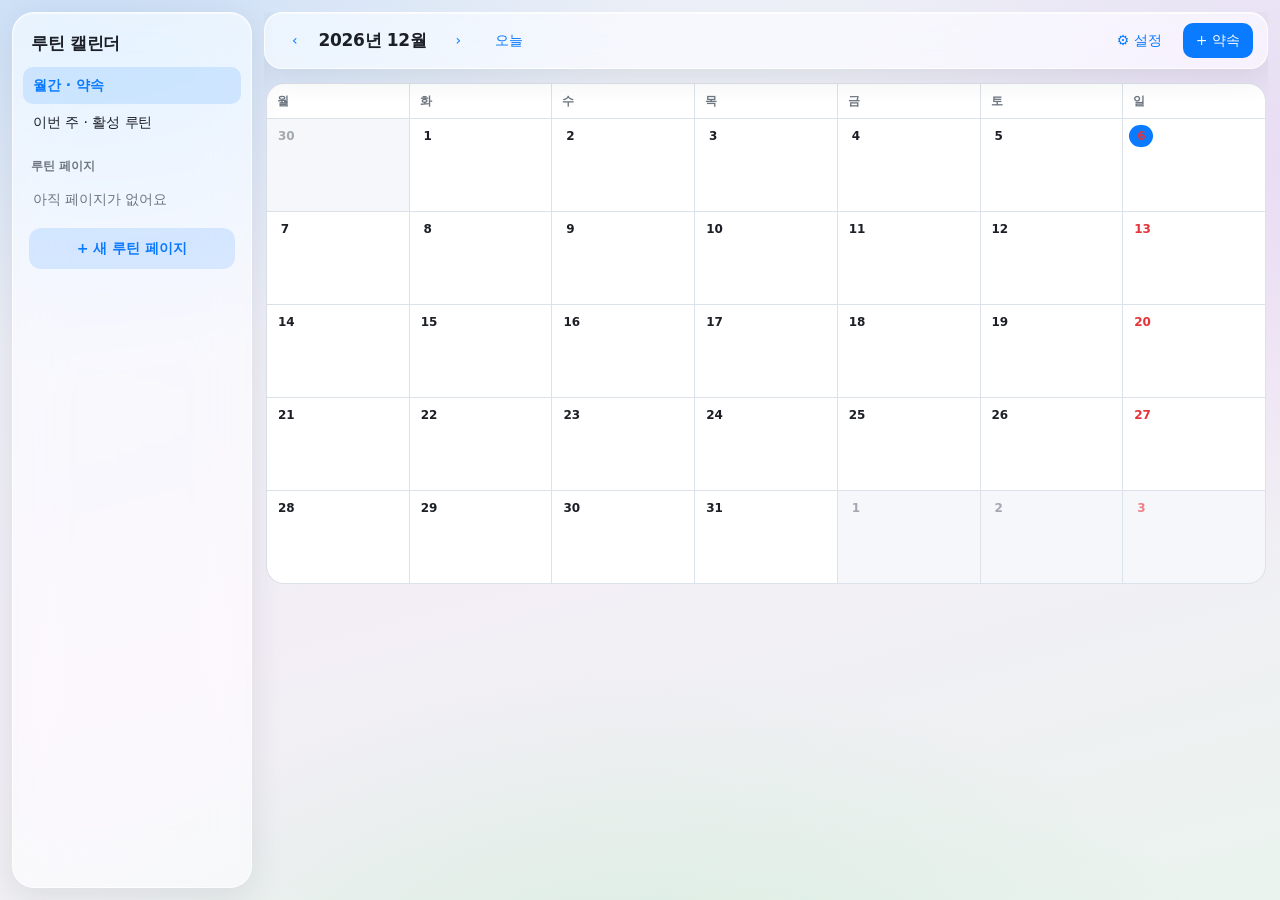
==== commit f96a0b09: "Read-only Google Calendar integration via GIS + Calendar API v3 - config.js: var GOOGLE_CLIENT_ID (p" ====
--- a/index.html
+++ b/index.html
@@ -11,6 +11,7 @@
 </head>
 <body>
 <div class="app" id="app"></div>
+<script src="config.js"></script>
 <script src="app.js"></script>
 </body>
 </html>
--- a/styles.css
+++ b/styles.css
@@ -14,7 +14,7 @@
   --field:rgba(118,118,128,.12); --field-hover:rgba(118,118,128,.20);
   --accent:#0A7AFF; --accent-ink:#FFFFFF; --accent-tint:rgba(10,122,255,.13);
   --warn:#D9730D; --warn-bg:rgba(255,149,0,.14); --danger:#E5343A; --green:#34C759; --today:#E3EEFF;
-  --toast-bg:rgba(28,28,30,.88);
+  --toast-bg:rgba(28,28,30,.88); --seg-sel:#FFFFFF;
   /* 페이지 색 (기능: 페이지 구분) */
   --p0:#2B6E8F; --p1:#5F7F3A; --p2:#8C4F9E; --p3:#B0562F; --p4:#3D7C74; --p5:#7A6A2F;
   --r-sm:8px; --r-md:12px; --r-lg:18px; --r-xl:22px;
@@ -32,7 +32,7 @@
   --field:rgba(118,118,128,.24); --field-hover:rgba(118,118,128,.34);
   --accent:#0A84FF; --accent-ink:#FFFFFF; --accent-tint:rgba(10,132,255,.20);
   --warn:#FF9F0A; --warn-bg:rgba(255,159,10,.16); --danger:#FF453A; --green:#30D158; --today:#1E3350;
-  --toast-bg:rgba(58,58,60,.88);
+  --toast-bg:rgba(58,58,60,.88); --seg-sel:#3A3F47;
   --p0:#5FA3C4; --p1:#9BBF6A; --p2:#C48AD6; --p3:#E08A63; --p4:#6FB8AE; --p5:#C4AE5C;
 }}
 :root[data-theme="dark"]{
@@ -46,7 +46,7 @@
   --field:rgba(118,118,128,.24); --field-hover:rgba(118,118,128,.34);
   --accent:#0A84FF; --accent-ink:#FFFFFF; --accent-tint:rgba(10,132,255,.20);
   --warn:#FF9F0A; --warn-bg:rgba(255,159,10,.16); --danger:#FF453A; --green:#30D158; --today:#1E3350;
-  --toast-bg:rgba(58,58,60,.88);
+  --toast-bg:rgba(58,58,60,.88); --seg-sel:#3A3F47;
   --p0:#5FA3C4; --p1:#9BBF6A; --p2:#C48AD6; --p3:#E08A63; --p4:#6FB8AE; --p5:#C4AE5C;
 }
 :root[data-theme="light"]{color-scheme:light}
@@ -89,13 +89,19 @@
 .nav li .dot{width:10px;height:10px;border-radius:50%;flex:none;opacity:.35}
 .nav li.on .dot{opacity:1}
 .nav li .nm{flex:1;min-width:0;overflow:hidden;text-overflow:ellipsis;white-space:nowrap}
-.nav li .sw{flex:none;width:34px;height:20px;border-radius:10px;background:rgba(120,120,128,.32);position:relative;transition:background .2s}
-.nav li.on .sw{background:var(--green)}
-.nav li .sw::after{content:"";position:absolute;top:2px;left:2px;width:16px;height:16px;border-radius:50%;background:#fff;box-shadow:0 2px 4px rgba(0,0,0,.25);transition:left .2s}
-.nav li.on .sw::after{left:16px}
+.sw{flex:none;width:34px;height:20px;border-radius:10px;background:rgba(120,120,128,.32);position:relative;transition:background .2s}
+.on>.sw{background:var(--green)}
+.sw::after{content:"";position:absolute;top:2px;left:2px;width:16px;height:16px;border-radius:50%;background:#fff;box-shadow:0 2px 4px rgba(0,0,0,.25);transition:left .2s}
+.on>.sw::after{left:16px}
+.tg{display:inline-flex;align-items:center;gap:8px;padding:5px 8px 5px 4px;border:0;background:transparent;border-radius:10px;font-size:13px;font-weight:500;color:var(--ink)}
+.tg:hover{background:var(--hover)}
 .side .sec{padding:16px 18px 6px;color:var(--muted);font-size:12px;font-weight:600}
 .side .add{margin:10px 16px 18px;background:var(--accent-tint);color:var(--accent);font-weight:600;border-radius:12px;padding:9px 12px}
 .side .add:hover{filter:brightness(.96)}
+.seg{display:flex;gap:2px;padding:3px;border-radius:10px;background:var(--field)}
+.seg button{flex:1;padding:5px 0;border:0;border-radius:8px;background:transparent;font-size:12px;font-weight:500;color:var(--muted)}
+.seg button:hover{background:var(--hover);color:var(--ink)}
+.seg button.sel{background:var(--seg-sel);color:var(--ink);font-weight:600;box-shadow:0 1px 3px rgba(0,0,0,.14)}
 .main{flex:1;min-width:0;display:flex;flex-direction:column;overflow:hidden;gap:12px}
 .bar{display:flex;align-items:center;gap:8px;padding:10px 14px;
   background:var(--glass);-webkit-backdrop-filter:var(--blur);backdrop-filter:var(--blur);
@@ -119,6 +125,9 @@
 .ev .cf{width:6px;height:6px;border-radius:50%;background:var(--warn);flex:none}
 .ev .t{color:var(--muted);flex:none}
 .ev .ti{overflow:hidden;text-overflow:ellipsis}
+/* 구글 이벤트: 점선 테두리로 로컬 약속과 구분. 종일은 날짜 상단 한 줄 */
+.ev.g{background:transparent;border:1px dashed var(--muted);padding-top:1px;padding-bottom:1px}
+.ev.g.allday{background:var(--field);border-style:dashed;justify-content:center;font-weight:500}
 
 /* ---------- 주간 (불투명 격자·블록) ---------- */
 .wwrap{overflow:auto}
@@ -134,6 +143,10 @@
 .blk .l{font-weight:600;white-space:nowrap;overflow:hidden;text-overflow:ellipsis}
 .blk.evb{background:transparent;color:var(--ink);border:1.5px solid var(--ink);opacity:1;left:auto;width:calc(100% - 6px);z-index:2;background:var(--panel)}
 .blk.evb.cf{border-color:var(--warn);color:var(--warn)}
+.blk.evb.g{border-style:dashed}
+.wgrid .wad{padding:3px 4px;border-bottom:1px solid var(--grid-line);border-left:1px solid var(--grid-line);min-height:24px;font-size:11px}
+.wgrid .wad.lab{border-left:0;color:var(--muted);text-align:right;padding-right:6px;font-size:11px}
+.wgrid .wad .ev{margin:1px 0}
 .legend{display:flex;flex-wrap:wrap;gap:8px;margin:0 0 10px;font-size:12px;color:var(--muted)}
 .legend span{display:inline-flex;align-items:center;gap:6px;padding:3px 10px;border-radius:999px;background:var(--glass);border:1px solid var(--glass-line)}
 .legend i{width:10px;height:10px;border-radius:3px;display:inline-block}
@@ -156,11 +169,15 @@
 .egrid .blk.dragging{z-index:4;opacity:1;cursor:grabbing;box-shadow:0 8px 20px rgba(0,0,0,.28)}
 .egrid .blk.ovl{box-shadow:inset 0 0 0 2px var(--warn)}
 .egrid .blk.ovl.dragging{box-shadow:inset 0 0 0 2px var(--warn),0 8px 20px rgba(0,0,0,.28)}
-.lbled{position:absolute;z-index:5;display:flex;gap:4px;align-items:center;width:190px;padding:5px;
+.lbled{position:absolute;z-index:5;display:flex;flex-wrap:wrap;gap:4px;align-items:center;width:236px;padding:5px;
   background:var(--glass-strong);-webkit-backdrop-filter:var(--blur);backdrop-filter:var(--blur);
   border:1px solid var(--glass-line);border-radius:12px;box-shadow:0 10px 30px rgba(0,0,0,.22)}
 .lbled input{flex:1;min-width:0;padding:5px 8px;border-radius:8px}
 .lbled button{padding:3px 7px;font-size:12px;border-radius:8px}
+.lbled .days{display:flex;width:100%;justify-content:space-between;padding:2px 2px 0}
+.lbled .days label{display:flex;flex-direction:column;align-items:center;gap:1px;font-size:11px;color:var(--muted);cursor:pointer;user-select:none}
+.lbled .days input{margin:0;width:14px;height:14px;accent-color:var(--accent);cursor:pointer}
+.lbled .days input:disabled{cursor:default;opacity:.6}
 .pedit .sub{color:var(--muted);font-size:12px;margin:0 0 6px}
 
 /* ---------- 페이지 편집기 ---------- */
@@ -194,6 +211,30 @@
 .md .acts{display:flex;gap:8px;justify-content:flex-end;margin-top:14px}
 .md .acts .sp{flex:1}
 .cfbox{background:var(--warn-bg);border:1px solid var(--warn);border-radius:10px;padding:8px 10px;font-size:12px;margin-top:6px}
+.md .sect{font-size:12px;font-weight:600;color:var(--muted);margin:14px 0 6px}
+.md .sect:first-child{margin-top:0}
+/* 설정 모달: 좌측 탭 + 패널 */
+.md.settings{max-width:640px;padding:0;display:flex;flex-direction:column;max-height:min(82vh,660px)}
+.md.settings .shead{display:flex;align-items:center;gap:8px;padding:12px 12px 10px 18px;border-bottom:1px solid var(--line)}
+.md.settings .shead h3{margin:0;flex:1}
+.md.settings .sbody{display:flex;min-height:0;flex:1}
+.stabs{width:132px;flex:none;padding:10px;border-right:1px solid var(--line);display:flex;flex-direction:column;gap:2px}
+.stabs button{text-align:left;background:transparent;border:0;padding:8px 10px;border-radius:10px;font-weight:500;color:var(--ink)}
+.stabs button:hover{background:var(--hover)}
+.stabs button.sel{background:var(--accent-tint);color:var(--accent);font-weight:600}
+.spane{flex:1;min-width:0;padding:14px 18px 18px;overflow:auto}
+.spane .frow{display:flex;align-items:center;gap:10px;margin:0 0 4px;flex-wrap:wrap;font-size:13px}
+.spane .frow .seg{min-width:240px}
+.spane input[type=number]{width:72px}
+.spane .hint{margin:4px 0 0}
+@media (max-width:720px){
+  .md.settings .sbody{flex-direction:column}
+  .stabs{flex-direction:row;width:auto;border-right:0;border-bottom:1px solid var(--line)}
+}
+.md input[type=file]{width:100%;padding:6px 8px;font-size:12px}
+.md .pvbox{background:var(--accent-tint);border-radius:10px;padding:8px 10px;font-size:13px;margin-top:8px}
+button[disabled]{opacity:.45;cursor:default}
+button[disabled]:active{transform:none}
 .cfbox ul{margin:4px 0 0;padding-left:18px}
 .toast{position:fixed;left:50%;bottom:calc(20px + env(safe-area-inset-bottom,0px));transform:translateX(-50%);
   background:var(--toast-bg);color:#fff;-webkit-backdrop-filter:var(--blur);backdrop-filter:var(--blur);
